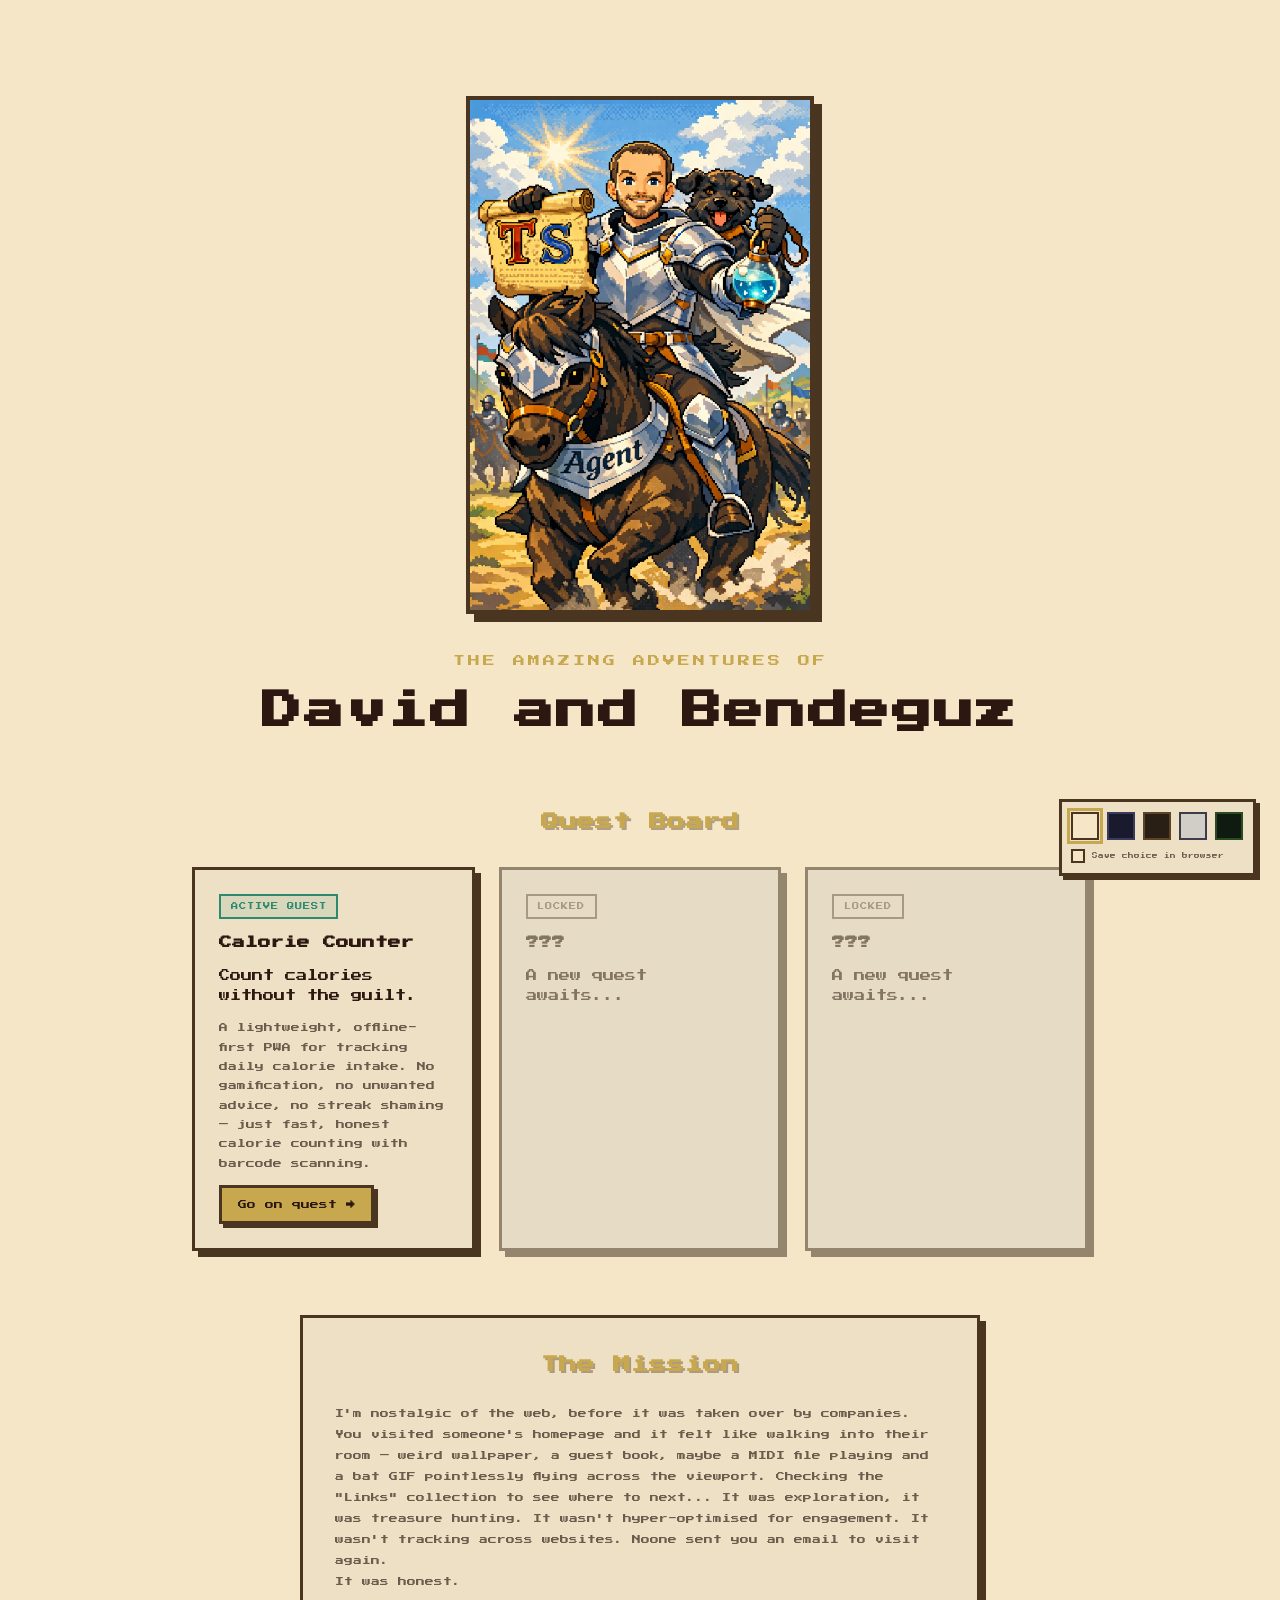
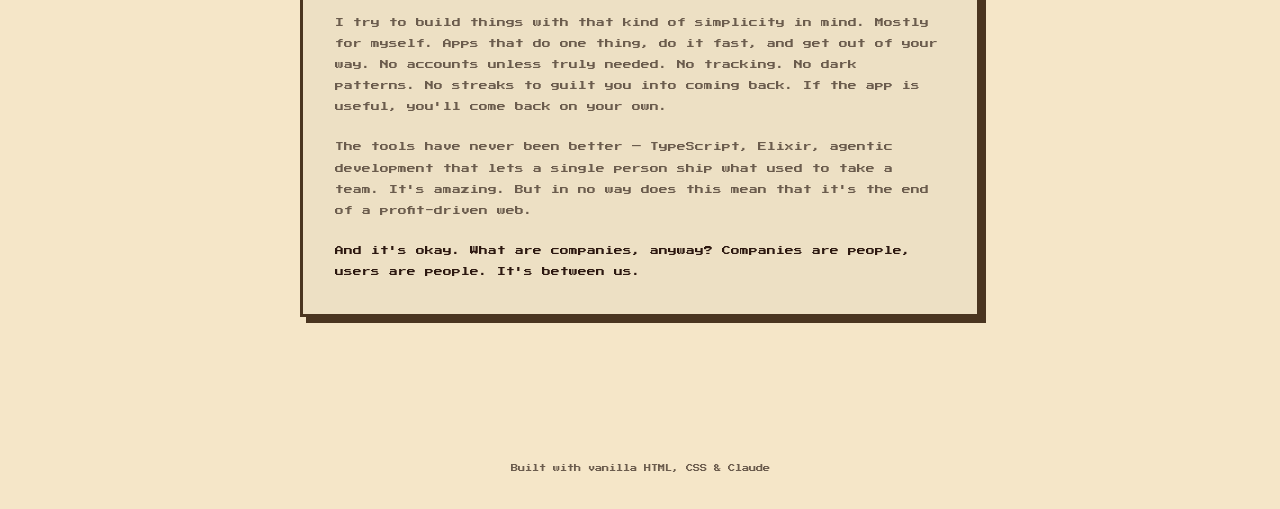
==== index.html @ 575ea8b9 "deploy: 23d9f62d0f39cff0c36557865a62c88d0e8ec0ee" ====
<!DOCTYPE html>
<html lang="en">
<head>
  <meta charset="UTF-8">
  <meta name="viewport" content="width=device-width, initial-scale=1.0">
  <title>David - The adventures of a developer who nostalgic about simple and usable applications</title>
  <meta name="description" content="Personal homepage of David. TypeScript & Elixir developer, riding Agent into battle.">
  <link rel="preconnect" href="https://fonts.googleapis.com">
  <link rel="preconnect" href="https://fonts.gstatic.com" crossorigin>
  <link href="https://fonts.googleapis.com/css2?family=Press+Start+2P&display=swap" rel="stylesheet">
  <link rel="stylesheet" href="style.css">
</head>
<body>

  <main>
    <section class="hero">
      <div class="hero-frame">
        <img
          src="assets/hero.png"
          alt="Pixel art portrait: a knight on a horse named Agent, holding a TypeScript scroll and an Elixir potion, with a loyal dog riding along"
          class="hero-image"
        >
      </div>
      <p class="hero-preamble">The Amazing Adventures of</p>
      <h1 class="hero-name">David and Bendeguz</h1>
    </section>

    <section class="quest-board">
      <h2 class="section-title">Quest Board</h2>

      <div class="quests">
        <article class="quest-card">
          <span class="quest-badge quest-badge--active">Active Quest</span>
          <h3 class="quest-title">Calorie Counter</h3>
          <p class="quest-summary">Count calories without the guilt.</p>
          <p class="quest-description">
            A lightweight, offline-first PWA for tracking daily calorie intake.
            No gamification, no unwanted advice, no streak shaming &mdash; just
            fast, honest calorie counting with barcode scanning.
          </p>
          <a href="https://cc.mrnagydavid.dev" class="quest-link" target="_blank" rel="noopener">
            Go on quest &rarr;
          </a>
        </article>

        <article class="quest-card quest-card--locked">
          <span class="quest-badge quest-badge--locked">Locked</span>
          <h3 class="quest-title">???</h3>
          <p class="quest-summary">A new quest awaits...</p>
        </article>

        <article class="quest-card quest-card--locked">
          <span class="quest-badge quest-badge--locked">Locked</span>
          <h3 class="quest-title">???</h3>
          <p class="quest-summary">A new quest awaits...</p>
        </article>
      </div>
    </section>

    <section class="manifesto">
      <h2 class="section-title">The Mission</h2>

      <p>
        I'm nostalgic of the web, before it was taken over by companies. 
        You visited someone's homepage and it felt like walking into their room &mdash; weird
        wallpaper, a guest book, maybe a MIDI file playing and a bat GIF pointlessly flying across the viewport.
        Checking the "Links" collection to see where to next... It was exploration, it was treasure hunting.
        It wasn't hyper-optimised for engagement. It wasn't tracking across websites. Noone sent you an email to visit again. 
        <br> It was honest.
      </p>

      <p>
        I try to build things with that kind of simplicity in mind. Mostly for myself.
        Apps that do one thing, do it fast, and
        get out of your way. No accounts unless truly needed. No
        tracking. No dark patterns. No streaks to guilt you into
        coming back. If the app is useful, you'll come back on your
        own.
      </p>

      <p>
        The tools have never been better &mdash; TypeScript, Elixir,
        agentic development that lets a single person ship what used
        to take a team. It's amazing. But in no way does this mean that it's the end of a profit-driven web.
      </p>

      <p>And it's okay. What are companies, anyway? Companies are people, users are people. It's between us.</p>
    </section>
  </main>

  <footer class="footer">
    <p>Built with vanilla HTML, CSS &amp; Claude</p>
  </footer>

  <nav class="theme-switcher" aria-label="Theme switcher">
    <div class="theme-swatches">
      <button class="theme-btn theme-btn--parchment" data-theme="parchment" aria-pressed="true" title="Parchment"></button>
      <button class="theme-btn theme-btn--night-camp" data-theme="night-camp" aria-pressed="false" title="Night Camp"></button>
      <button class="theme-btn theme-btn--tavern" data-theme="tavern" aria-pressed="false" title="Tavern"></button>
      <button class="theme-btn theme-btn--stone-keep" data-theme="stone-keep" aria-pressed="false" title="Stone Keep"></button>
      <button class="theme-btn theme-btn--enchanted-forest" data-theme="enchanted-forest" aria-pressed="false" title="Enchanted Forest"></button>
    </div>
    <label class="theme-save-label">
      <input type="checkbox" id="theme-save" class="theme-save-checkbox">
      <span class="theme-save-check" aria-hidden="true"></span>
      <span class="theme-save-text">Save choice in browser</span>
    </label>
  </nav>

  <script src="theme.js"></script>
</body>
</html>
---- style.css ----
/* ===== Reset & Custom Properties ===== */

*, *::before, *::after {
  box-sizing: border-box;
  margin: 0;
  padding: 0;
}

:root,
[data-theme="parchment"] {
  --bg:             #f5e6c8;
  --bg-card:        #ede0c4;
  --bg-card-locked: #ddd5c0;
  --text:           #2c1810;
  --text-muted:     #6b5c4d;
  --border:         #4a3520;
  --accent-teal:    #2d8a6e;
  --accent-gold:    #c8a84e;
  --badge-active-bg: rgba(45, 138, 110, 0.1);
  --title-shadow:   rgba(74, 53, 32, 0.4);
}

[data-theme="night-camp"] {
  --bg:             #1a1a2e;
  --bg-card:        #24243e;
  --bg-card-locked: #1e1e32;
  --text:           #e8dcc8;
  --text-muted:     #9a8e7e;
  --border:         #3a3a5c;
  --accent-teal:    #4ecdc4;
  --accent-gold:    #e8b84e;
  --badge-active-bg: rgba(78, 205, 196, 0.12);
  --title-shadow:   rgba(0, 0, 0, 0.6);
}

[data-theme="tavern"] {
  --bg:             #2a1f14;
  --bg-card:        #3a2d1e;
  --bg-card-locked: #2e2318;
  --text:           #f0dcc0;
  --text-muted:     #a89070;
  --border:         #5c4428;
  --accent-teal:    #5daa68;
  --accent-gold:    #e0a830;
  --badge-active-bg: rgba(93, 170, 104, 0.15);
  --title-shadow:   rgba(0, 0, 0, 0.5);
}

[data-theme="stone-keep"] {
  --bg:             #d0cec7;
  --bg-card:        #c4c2ba;
  --bg-card-locked: #b8b6ae;
  --text:           #1c1c24;
  --text-muted:     #5a5a66;
  --border:         #3c3c4a;
  --accent-teal:    #2878a0;
  --accent-gold:    #a08830;
  --badge-active-bg: rgba(40, 120, 160, 0.1);
  --title-shadow:   rgba(60, 60, 74, 0.3);
}

[data-theme="enchanted-forest"] {
  --bg:             #0f1a10;
  --bg-card:        #1a2c18;
  --bg-card-locked: #142212;
  --text:           #d8e8cc;
  --text-muted:     #7a9a6a;
  --border:         #2a4a22;
  --accent-teal:    #50c878;
  --accent-gold:    #d4aa30;
  --badge-active-bg: rgba(80, 200, 120, 0.12);
  --title-shadow:   rgba(0, 0, 0, 0.6);
}

:root {
  --font-pixel: 'Press Start 2P', monospace;
  --font-body:  -apple-system, BlinkMacSystemFont, 'Segoe UI', system-ui, sans-serif;

  --shadow-sm: 4px 4px 0 var(--border);
  --shadow-md: 6px 6px 0 var(--border);
  --shadow-lg: 8px 8px 0 var(--border);
}


/* ===== Base ===== */

body {
  background-color: var(--bg);
  color: var(--text);
  font-family: var(--font-pixel);
  line-height: 1.6;
  min-height: 100vh;
  display: flex;
  flex-direction: column;
  align-items: center;
}

main {
  width: 100%;
  max-width: 960px;
  padding: 2rem 1.5rem;
}


/* ===== Hero Section ===== */

.hero {
  text-align: center;
  padding-top: 2rem;
  margin-bottom: 4rem;
}

.hero-frame {
  display: inline-block;
  border: 4px solid var(--border);
  box-shadow: var(--shadow-lg);
  margin-bottom: 2rem;
  line-height: 0;
}

.hero-image {
  display: block;
  width: 280px;
  height: auto;
  image-rendering: pixelated;
  image-rendering: crisp-edges;
}

.hero-preamble {
  font-family: var(--font-pixel);
  font-size: 0.75rem;
  color: var(--accent-gold);
  text-transform: uppercase;
  letter-spacing: 3px;
  margin-bottom: 0.5rem;
}

.hero-name {
  font-family: var(--font-pixel);
  font-size: 2rem;
  color: var(--text);
  margin-bottom: 1rem;
  letter-spacing: 2px;
}

/* ===== Quest Board ===== */

.quest-board {
  margin-bottom: 4rem;
}

.section-title {
  font-family: var(--font-pixel);
  font-size: 1.1rem;
  text-align: center;
  margin-bottom: 2rem;
  color: var(--accent-gold);
  text-shadow: 2px 2px 0 var(--title-shadow);
}

.quests {
  display: grid;
  grid-template-columns: repeat(auto-fit, minmax(260px, 1fr));
  gap: 1.5rem;
}


/* ===== Quest Card ===== */

.quest-card {
  background: var(--bg-card);
  border: 3px solid var(--border);
  box-shadow: var(--shadow-md);
  padding: 1.5rem;
  display: flex;
  flex-direction: column;
  gap: 0.75rem;
  transition: transform 0.15s ease, box-shadow 0.15s ease;
}

.quest-card:not(.quest-card--locked):hover {
  transform: translate(-2px, -2px);
  box-shadow: var(--shadow-lg);
}

/* Locked state */
.quest-card--locked {
  background: var(--bg-card-locked);
  opacity: 0.55;
  filter: grayscale(20%);
  cursor: default;
}

/* Badge */
.quest-badge {
  font-family: var(--font-pixel);
  font-size: 0.45rem;
  text-transform: uppercase;
  letter-spacing: 1px;
  padding: 0.3rem 0.6rem;
  display: inline-block;
  width: fit-content;
  border: 2px solid;
}

.quest-badge--active {
  color: var(--accent-teal);
  border-color: var(--accent-teal);
  background: var(--badge-active-bg);
}

.quest-badge--locked {
  color: var(--text-muted);
  border-color: var(--text-muted);
}

/* Card content */
.quest-title {
  font-family: var(--font-pixel);
  font-size: 0.8rem;
  line-height: 1.8;
  color: var(--text);
}

.quest-summary {
  font-size: 0.7rem;
  line-height: 1.8;
}

.quest-description {
  font-size: 0.55rem;
  color: var(--text-muted);
  line-height: 2.2;
}

/* Quest action button */
.quest-link {
  display: inline-block;
  font-family: var(--font-pixel);
  font-size: 0.55rem;
  color: var(--text);
  background: var(--accent-gold);
  border: 3px solid var(--border);
  box-shadow: var(--shadow-sm);
  padding: 0.6rem 1rem;
  text-decoration: none;
  width: fit-content;
  margin-top: auto;
  transition: transform 0.1s ease, box-shadow 0.1s ease;
}

.quest-link:hover {
  transform: translate(2px, 2px);
  box-shadow: 2px 2px 0 var(--border);
}

.quest-link:active {
  transform: translate(4px, 4px);
  box-shadow: none;
}


/* ===== Manifesto ===== */

.manifesto {
  max-width: 680px;
  margin: 0 auto 4rem;
  border: 3px solid var(--border);
  box-shadow: var(--shadow-md);
  background: var(--bg-card);
  padding: 2rem;
}

.manifesto .section-title {
  margin-bottom: 1.5rem;
}

.manifesto p {
  font-size: 0.55rem;
  line-height: 2.4;
  color: var(--text-muted);
  margin-bottom: 1.2rem;
}

.manifesto p:last-child {
  margin-bottom: 0;
  color: var(--text);
}


/* ===== Footer ===== */

.footer {
  text-align: center;
  padding: 2rem 1.5rem;
  font-family: var(--font-pixel);
  font-size: 0.45rem;
  color: var(--text-muted);
  line-height: 2.2;
  margin-top: auto;
  width: 100%;
}


/* ===== Theme Switcher ===== */

.theme-switcher {
  position: fixed;
  bottom: 1.5rem;
  right: 1.5rem;
  display: flex;
  flex-direction: column;
  gap: 0.6rem;
  background: var(--bg-card);
  border: 3px solid var(--border);
  box-shadow: var(--shadow-sm);
  padding: 0.6rem;
  z-index: 100;
}

.theme-swatches {
  display: flex;
  gap: 0.5rem;
}

.theme-btn {
  width: 28px;
  height: 28px;
  border: 2px solid var(--border);
  cursor: pointer;
  padding: 0;
  transition: transform 0.1s ease;
}

.theme-btn:hover {
  transform: scale(1.15);
}

.theme-btn[aria-pressed="true"] {
  outline: 3px solid var(--accent-gold);
  outline-offset: 1px;
}

.theme-btn--parchment        { background: #f5e6c8; }
.theme-btn--night-camp       { background: #1a1a2e; }
.theme-btn--tavern           { background: #2a1f14; }
.theme-btn--stone-keep       { background: #d0cec7; }
.theme-btn--enchanted-forest { background: #0f1a10; }

/* Pixel checkbox */
.theme-save-label {
  display: flex;
  align-items: center;
  gap: 0.4rem;
  cursor: pointer;
  user-select: none;
}

.theme-save-checkbox {
  position: absolute;
  opacity: 0;
  width: 0;
  height: 0;
}

.theme-save-check {
  width: 14px;
  height: 14px;
  flex-shrink: 0;
  border: 2px solid var(--border);
  background: var(--bg);
  display: flex;
  align-items: center;
  justify-content: center;
  image-rendering: pixelated;
}

.theme-save-checkbox:checked + .theme-save-check {
  background: var(--accent-gold);
  /* Pixel checkmark via box-shadow */
  box-shadow:
    inset 2px  0px 0 var(--border),
    inset 0px  2px 0 var(--border),
    inset -2px 0px 0 var(--border),
    inset 0px -2px 0 var(--border);
}

.theme-save-checkbox:focus-visible + .theme-save-check {
  outline: 2px solid var(--accent-gold);
  outline-offset: 1px;
}

.theme-save-text {
  font-family: var(--font-pixel);
  font-size: 0.35rem;
  color: var(--text-muted);
  line-height: 1;
}


/* ===== Responsive ===== */

@media (max-width: 480px) {
  .hero-image {
    width: 220px;
  }

  .hero-preamble {
    font-size: 0.45rem;
  }

  .hero-name {
    font-size: 1.5rem;
  }

  .hero-tagline {
    font-size: 0.6rem;
  }

  .section-title {
    font-size: 0.9rem;
  }
}

@media (min-width: 768px) {
  main {
    padding: 3rem 2rem;
  }

  .hero {
    padding-top: 3rem;
  }

  .hero-image {
    width: 340px;
  }

  .hero-name {
    font-size: 2.5rem;
  }
}
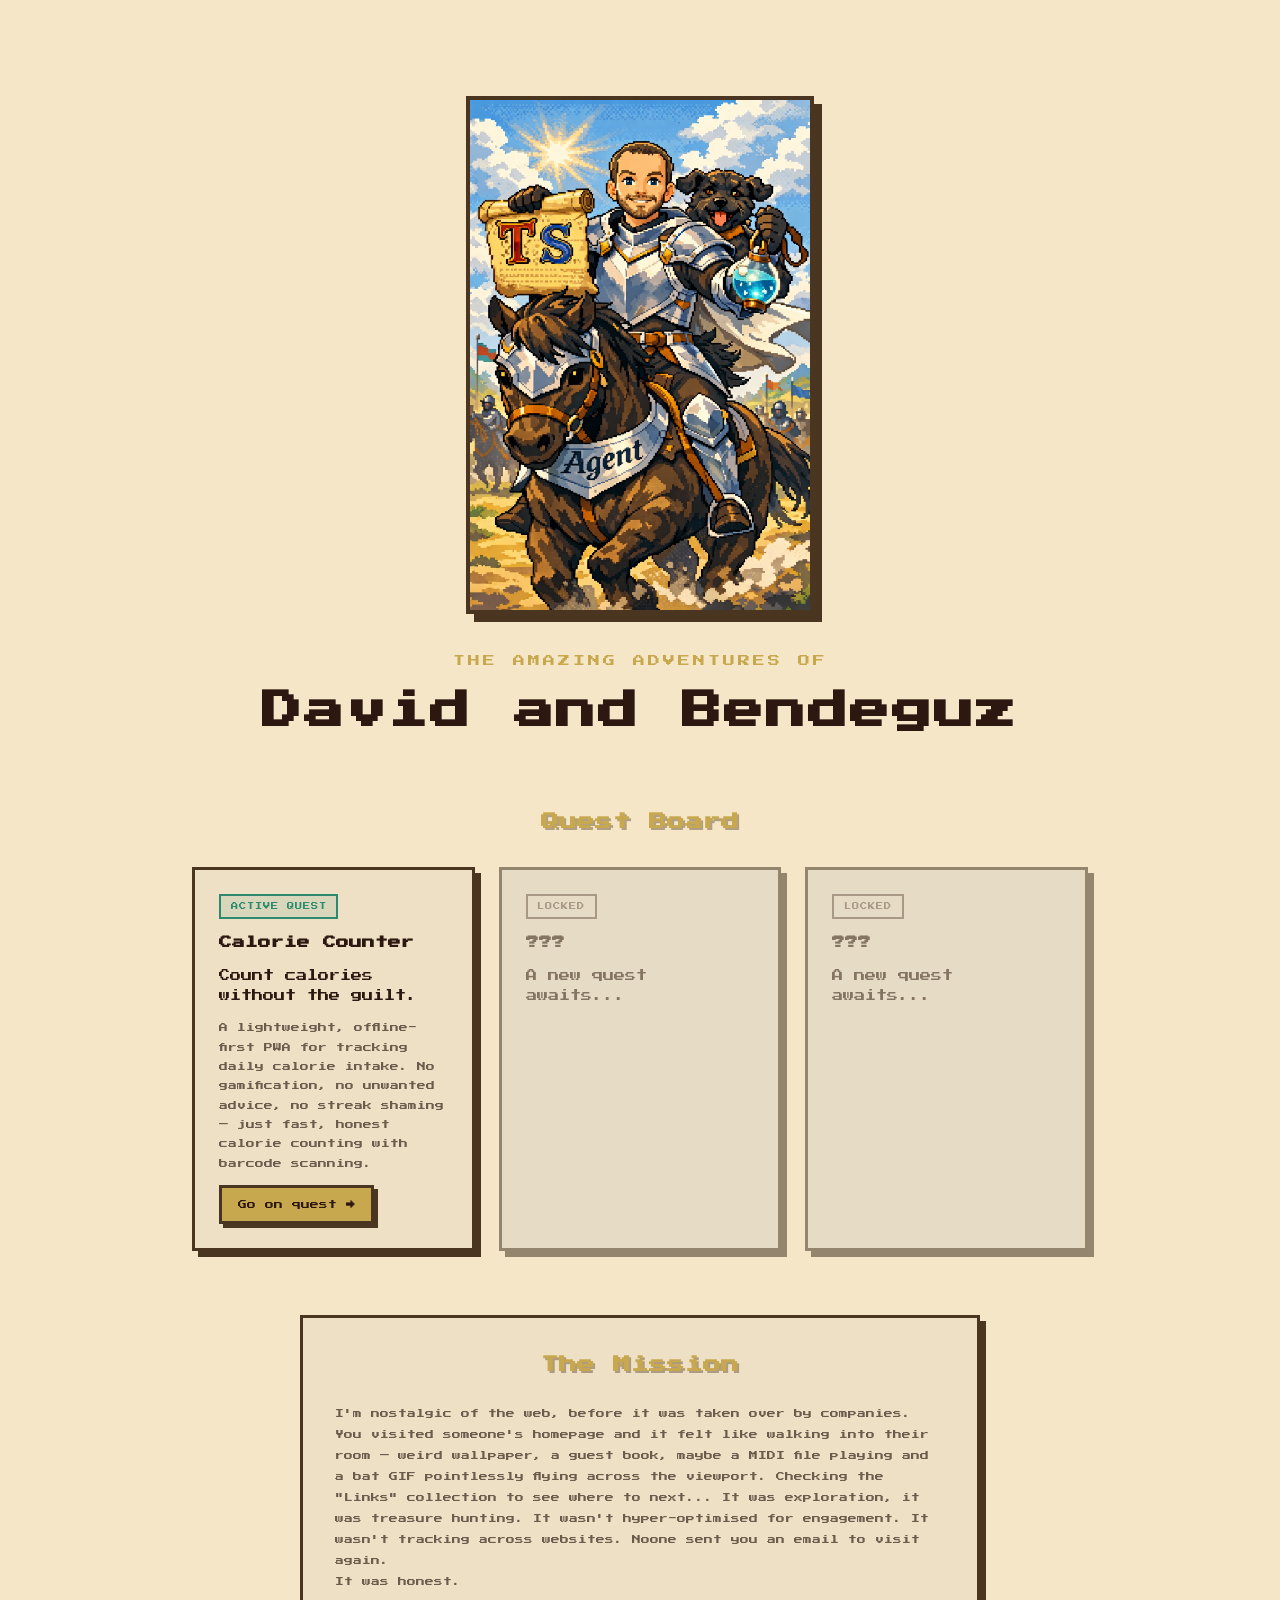
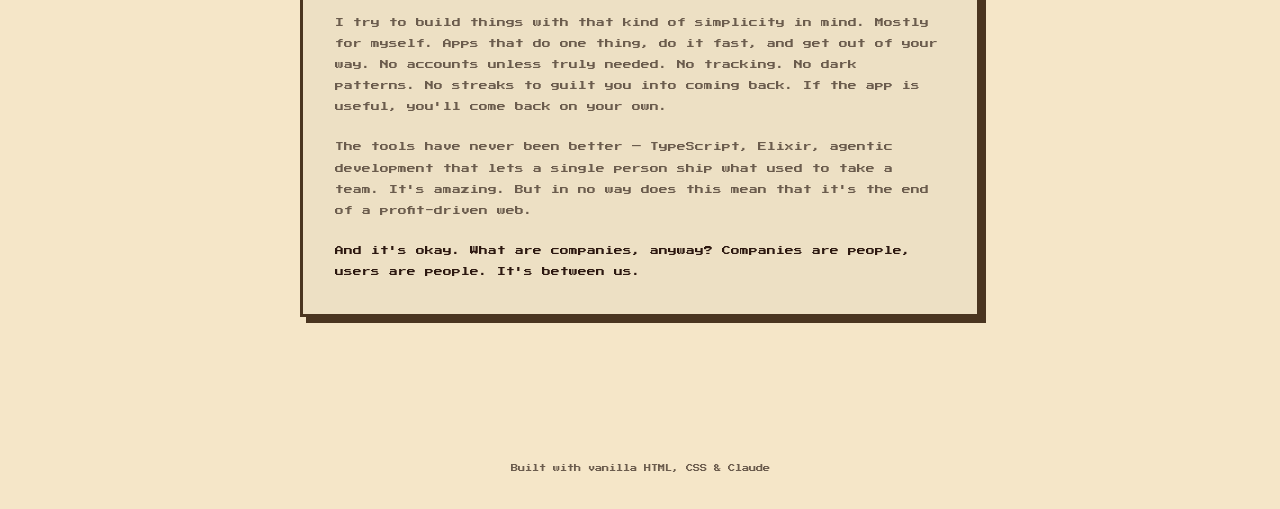
==== commit 51397f35: "deploy: 7af68b0605789ea2177388ad96e08b2d3a03f361" ====
--- a/index.html
+++ b/index.html
@@ -92,21 +92,5 @@
     <p>Built with vanilla HTML, CSS &amp; Claude</p>
   </footer>
 
-  <nav class="theme-switcher" aria-label="Theme switcher">
-    <div class="theme-swatches">
-      <button class="theme-btn theme-btn--parchment" data-theme="parchment" aria-pressed="true" title="Parchment"></button>
-      <button class="theme-btn theme-btn--night-camp" data-theme="night-camp" aria-pressed="false" title="Night Camp"></button>
-      <button class="theme-btn theme-btn--tavern" data-theme="tavern" aria-pressed="false" title="Tavern"></button>
-      <button class="theme-btn theme-btn--stone-keep" data-theme="stone-keep" aria-pressed="false" title="Stone Keep"></button>
-      <button class="theme-btn theme-btn--enchanted-forest" data-theme="enchanted-forest" aria-pressed="false" title="Enchanted Forest"></button>
-    </div>
-    <label class="theme-save-label">
-      <input type="checkbox" id="theme-save" class="theme-save-checkbox">
-      <span class="theme-save-check" aria-hidden="true"></span>
-      <span class="theme-save-text">Save choice in browser</span>
-    </label>
-  </nav>
-
-  <script src="theme.js"></script>
 </body>
 </html>
--- a/style.css
+++ b/style.css
@@ -6,8 +6,7 @@
   padding: 0;
 }
 
-:root,
-[data-theme="parchment"] {
+:root {
   --bg:             #f5e6c8;
   --bg-card:        #ede0c4;
   --bg-card-locked: #ddd5c0;
@@ -18,61 +17,7 @@
   --accent-gold:    #c8a84e;
   --badge-active-bg: rgba(45, 138, 110, 0.1);
   --title-shadow:   rgba(74, 53, 32, 0.4);
-}
-
-[data-theme="night-camp"] {
-  --bg:             #1a1a2e;
-  --bg-card:        #24243e;
-  --bg-card-locked: #1e1e32;
-  --text:           #e8dcc8;
-  --text-muted:     #9a8e7e;
-  --border:         #3a3a5c;
-  --accent-teal:    #4ecdc4;
-  --accent-gold:    #e8b84e;
-  --badge-active-bg: rgba(78, 205, 196, 0.12);
-  --title-shadow:   rgba(0, 0, 0, 0.6);
-}
-
-[data-theme="tavern"] {
-  --bg:             #2a1f14;
-  --bg-card:        #3a2d1e;
-  --bg-card-locked: #2e2318;
-  --text:           #f0dcc0;
-  --text-muted:     #a89070;
-  --border:         #5c4428;
-  --accent-teal:    #5daa68;
-  --accent-gold:    #e0a830;
-  --badge-active-bg: rgba(93, 170, 104, 0.15);
-  --title-shadow:   rgba(0, 0, 0, 0.5);
-}
-
-[data-theme="stone-keep"] {
-  --bg:             #d0cec7;
-  --bg-card:        #c4c2ba;
-  --bg-card-locked: #b8b6ae;
-  --text:           #1c1c24;
-  --text-muted:     #5a5a66;
-  --border:         #3c3c4a;
-  --accent-teal:    #2878a0;
-  --accent-gold:    #a08830;
-  --badge-active-bg: rgba(40, 120, 160, 0.1);
-  --title-shadow:   rgba(60, 60, 74, 0.3);
-}
-
-[data-theme="enchanted-forest"] {
-  --bg:             #0f1a10;
-  --bg-card:        #1a2c18;
-  --bg-card-locked: #142212;
-  --text:           #d8e8cc;
-  --text-muted:     #7a9a6a;
-  --border:         #2a4a22;
-  --accent-teal:    #50c878;
-  --accent-gold:    #d4aa30;
-  --badge-active-bg: rgba(80, 200, 120, 0.12);
-  --title-shadow:   rgba(0, 0, 0, 0.6);
-}
-
-:root {
+
   --font-pixel: 'Press Start 2P', monospace;
   --font-body:  -apple-system, BlinkMacSystemFont, 'Segoe UI', system-ui, sans-serif;
 
@@ -302,101 +247,6 @@
 }
 
 
-/* ===== Theme Switcher ===== */
-
-.theme-switcher {
-  position: fixed;
-  bottom: 1.5rem;
-  right: 1.5rem;
-  display: flex;
-  flex-direction: column;
-  gap: 0.6rem;
-  background: var(--bg-card);
-  border: 3px solid var(--border);
-  box-shadow: var(--shadow-sm);
-  padding: 0.6rem;
-  z-index: 100;
-}
-
-.theme-swatches {
-  display: flex;
-  gap: 0.5rem;
-}
-
-.theme-btn {
-  width: 28px;
-  height: 28px;
-  border: 2px solid var(--border);
-  cursor: pointer;
-  padding: 0;
-  transition: transform 0.1s ease;
-}
-
-.theme-btn:hover {
-  transform: scale(1.15);
-}
-
-.theme-btn[aria-pressed="true"] {
-  outline: 3px solid var(--accent-gold);
-  outline-offset: 1px;
-}
-
-.theme-btn--parchment        { background: #f5e6c8; }
-.theme-btn--night-camp       { background: #1a1a2e; }
-.theme-btn--tavern           { background: #2a1f14; }
-.theme-btn--stone-keep       { background: #d0cec7; }
-.theme-btn--enchanted-forest { background: #0f1a10; }
-
-/* Pixel checkbox */
-.theme-save-label {
-  display: flex;
-  align-items: center;
-  gap: 0.4rem;
-  cursor: pointer;
-  user-select: none;
-}
-
-.theme-save-checkbox {
-  position: absolute;
-  opacity: 0;
-  width: 0;
-  height: 0;
-}
-
-.theme-save-check {
-  width: 14px;
-  height: 14px;
-  flex-shrink: 0;
-  border: 2px solid var(--border);
-  background: var(--bg);
-  display: flex;
-  align-items: center;
-  justify-content: center;
-  image-rendering: pixelated;
-}
-
-.theme-save-checkbox:checked + .theme-save-check {
-  background: var(--accent-gold);
-  /* Pixel checkmark via box-shadow */
-  box-shadow:
-    inset 2px  0px 0 var(--border),
-    inset 0px  2px 0 var(--border),
-    inset -2px 0px 0 var(--border),
-    inset 0px -2px 0 var(--border);
-}
-
-.theme-save-checkbox:focus-visible + .theme-save-check {
-  outline: 2px solid var(--accent-gold);
-  outline-offset: 1px;
-}
-
-.theme-save-text {
-  font-family: var(--font-pixel);
-  font-size: 0.35rem;
-  color: var(--text-muted);
-  line-height: 1;
-}
-
 
 /* ===== Responsive ===== */
 
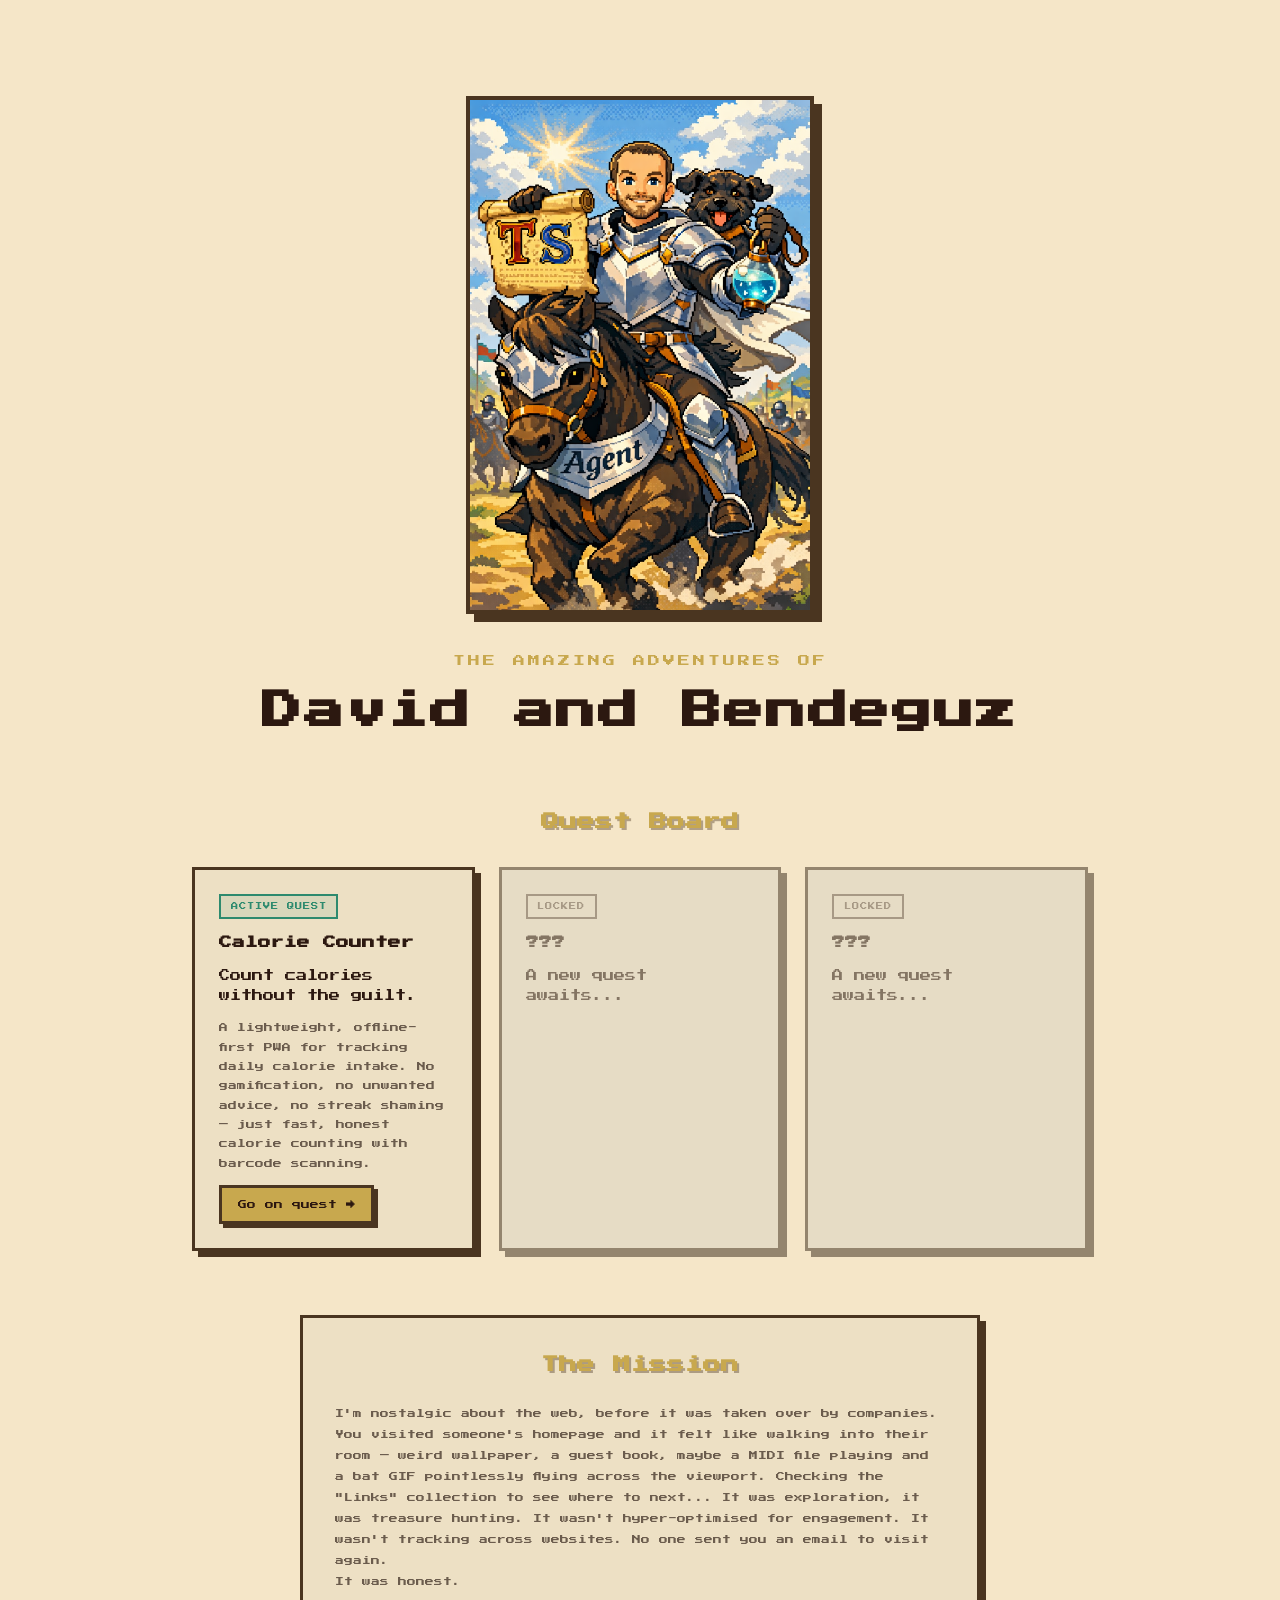
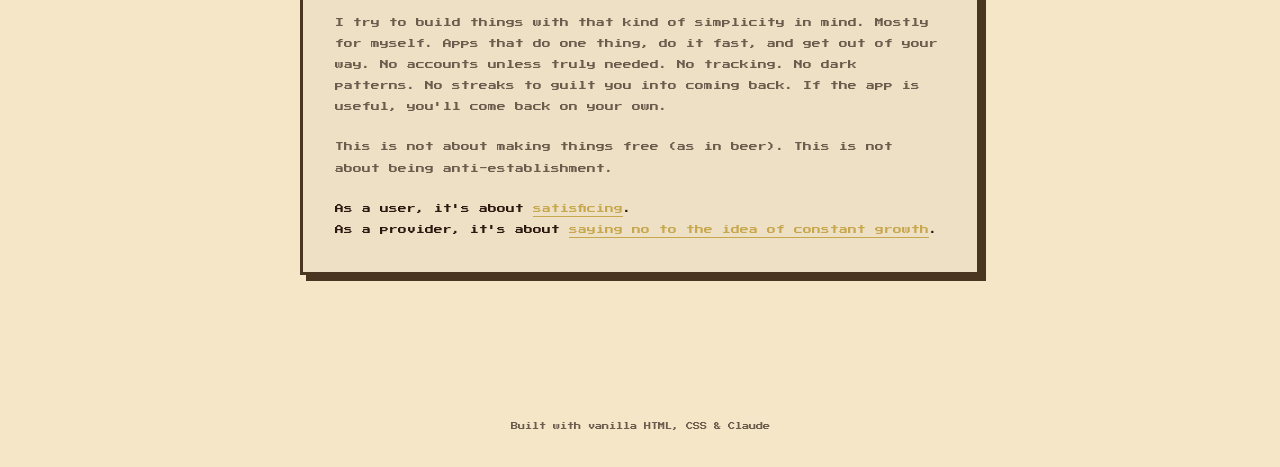
==== commit 4649240f: "deploy: fc464a0db896eeb0d0e83a73b8dea059002d2ba9" ====
--- a/index.html
+++ b/index.html
@@ -61,11 +61,11 @@
       <h2 class="section-title">The Mission</h2>
 
       <p>
-        I'm nostalgic of the web, before it was taken over by companies. 
+        I'm nostalgic about the web, before it was taken over by companies. 
         You visited someone's homepage and it felt like walking into their room &mdash; weird
         wallpaper, a guest book, maybe a MIDI file playing and a bat GIF pointlessly flying across the viewport.
         Checking the "Links" collection to see where to next... It was exploration, it was treasure hunting.
-        It wasn't hyper-optimised for engagement. It wasn't tracking across websites. Noone sent you an email to visit again. 
+        It wasn't hyper-optimised for engagement. It wasn't tracking across websites. No one sent you an email to visit again. 
         <br> It was honest.
       </p>
 
@@ -79,12 +79,13 @@
       </p>
 
       <p>
-        The tools have never been better &mdash; TypeScript, Elixir,
-        agentic development that lets a single person ship what used
-        to take a team. It's amazing. But in no way does this mean that it's the end of a profit-driven web.
+        This is not about making things free (as in beer). This is not about being anti-establishment.
       </p>
 
-      <p>And it's okay. What are companies, anyway? Companies are people, users are people. It's between us.</p>
+      <p>
+        As a user, it's about <a href="https://en.wikipedia.org/wiki/Satisficing" target="_blank">satisficing</a>. <br>
+        As a provider, it's about <a href="https://37signals.com/10" target="_blank">saying no to the idea of constant growth</a>.
+      </p>
     </section>
   </main>
 
--- a/style.css
+++ b/style.css
@@ -232,6 +232,16 @@
   color: var(--text);
 }
 
+.manifesto a {
+  color: var(--accent-gold);
+  text-decoration: underline;
+  text-underline-offset: 3px;
+}
+
+.manifesto a:hover {
+  color: var(--text);
+}
+
 
 /* ===== Footer ===== */
 
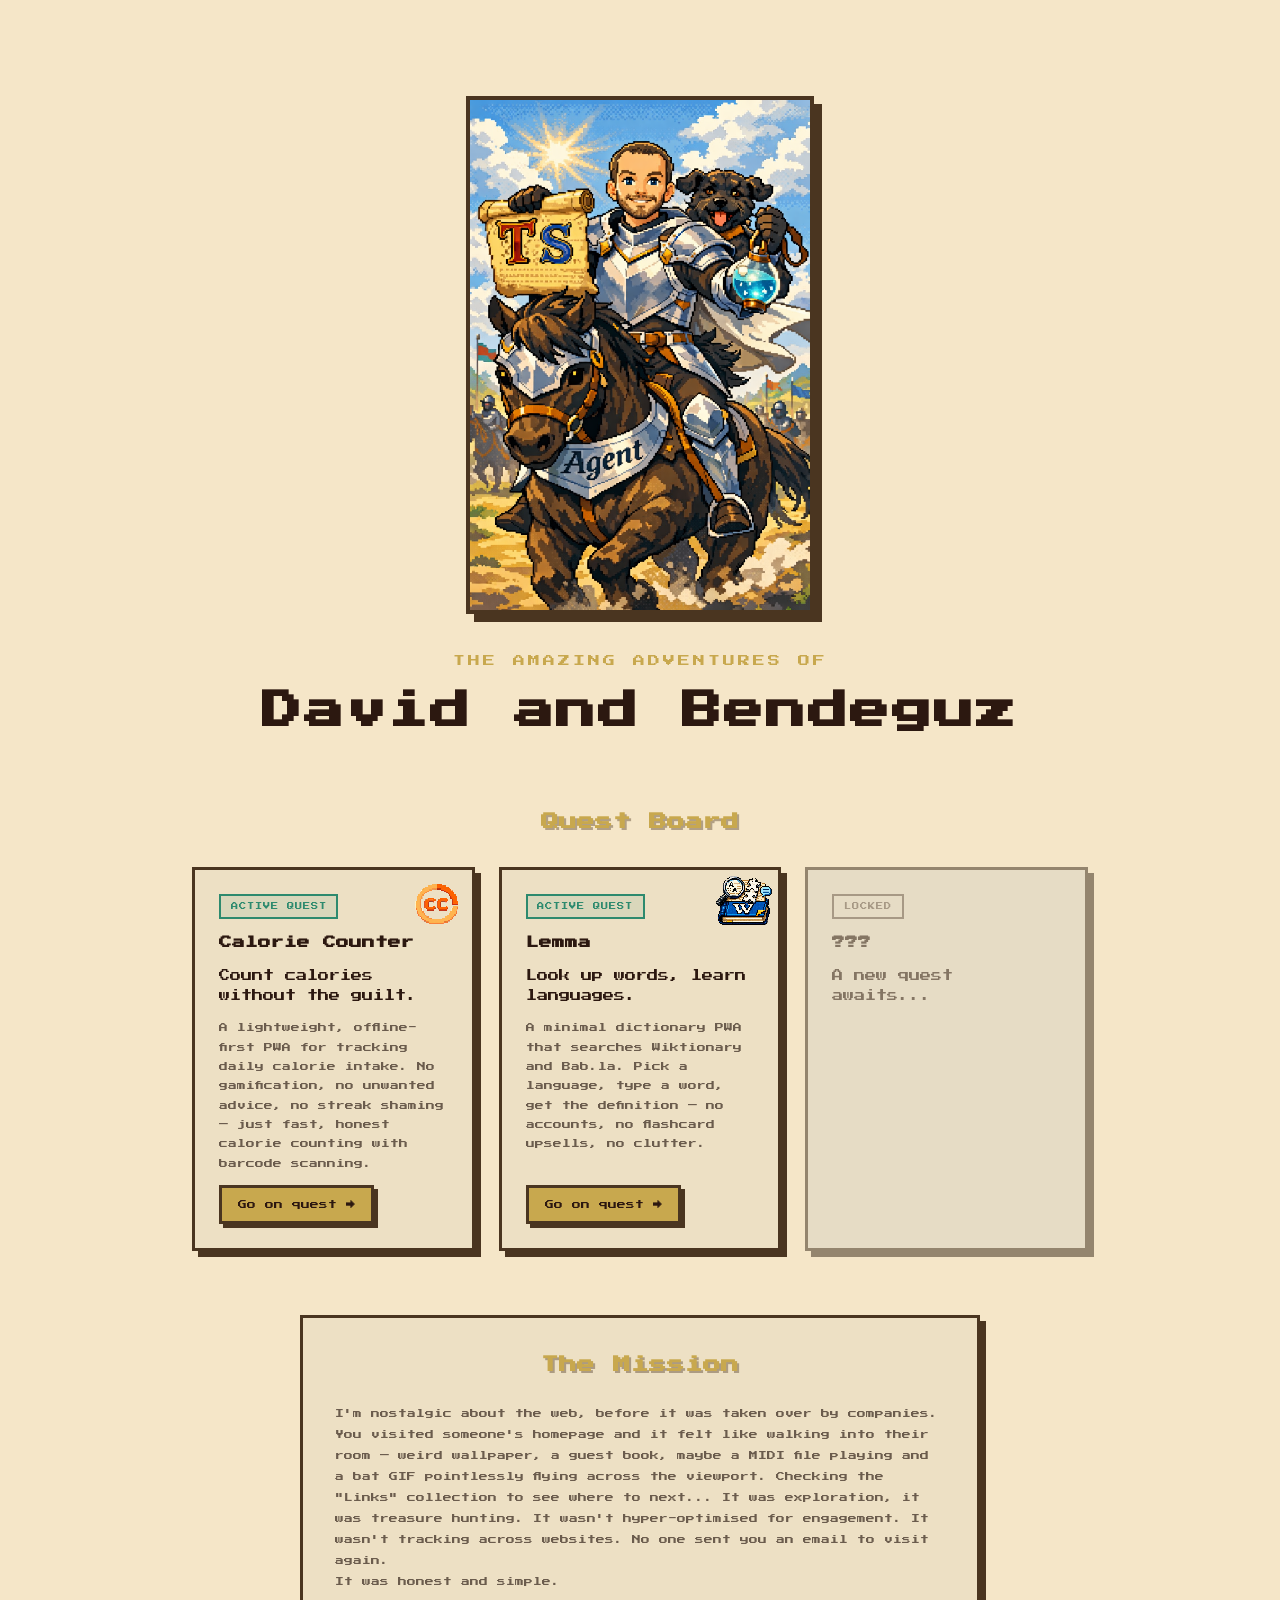
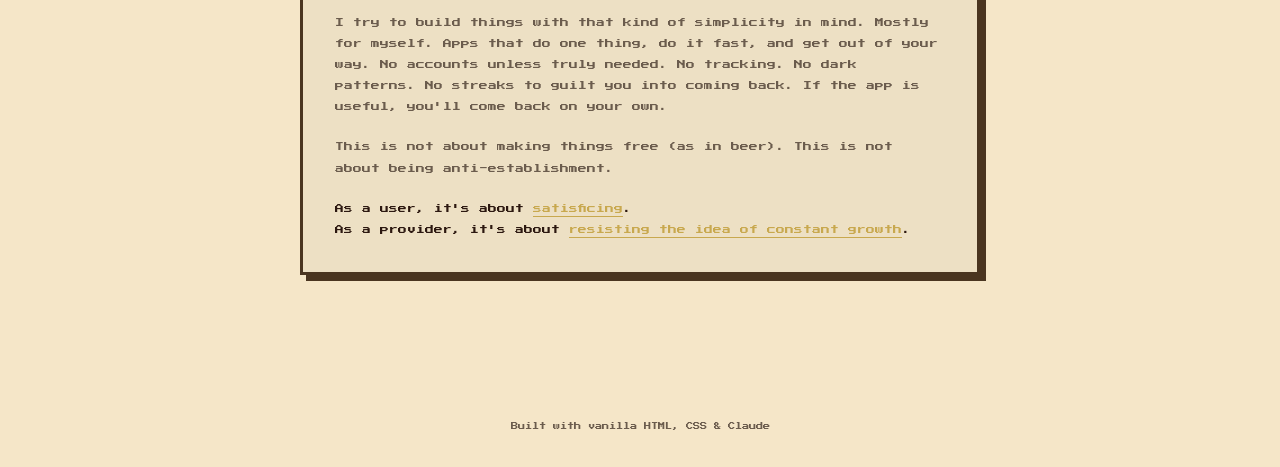
==== commit 946bd428: "deploy: 67865d4f9da3f47fd6efbc59ca708ffcb54f2fe6" ====
--- a/index.html
+++ b/index.html
@@ -30,6 +30,7 @@
 
       <div class="quests">
         <article class="quest-card">
+          <img src="assets/cc.webp" alt="Pixel art icon of the Calorie Counter app" class="quest-image">
           <span class="quest-badge quest-badge--active">Active Quest</span>
           <h3 class="quest-title">Calorie Counter</h3>
           <p class="quest-summary">Count calories without the guilt.</p>
@@ -43,10 +44,19 @@
           </a>
         </article>
 
-        <article class="quest-card quest-card--locked">
-          <span class="quest-badge quest-badge--locked">Locked</span>
-          <h3 class="quest-title">???</h3>
-          <p class="quest-summary">A new quest awaits...</p>
+        <article class="quest-card">
+          <img src="assets/lemma.webp" alt="Pixel art icon of the Lemma dictionary app" class="quest-image">
+          <span class="quest-badge quest-badge--active">Active Quest</span>
+          <h3 class="quest-title">Lemma</h3>
+          <p class="quest-summary">Look up words, learn languages.</p>
+          <p class="quest-description">
+            A minimal dictionary PWA that searches Wiktionary and Bab.la.
+            Pick a language, type a word, get the definition &mdash; no
+            accounts, no flashcard upsells, no clutter.
+          </p>
+          <a href="https://lemma.mrnagydavid.dev" class="quest-link" target="_blank" rel="noopener">
+            Go on quest &rarr;
+          </a>
         </article>
 
         <article class="quest-card quest-card--locked">
@@ -66,7 +76,7 @@
         wallpaper, a guest book, maybe a MIDI file playing and a bat GIF pointlessly flying across the viewport.
         Checking the "Links" collection to see where to next... It was exploration, it was treasure hunting.
         It wasn't hyper-optimised for engagement. It wasn't tracking across websites. No one sent you an email to visit again. 
-        <br> It was honest.
+        <br> It was honest and simple.
       </p>
 
       <p>
@@ -84,7 +94,7 @@
 
       <p>
         As a user, it's about <a href="https://en.wikipedia.org/wiki/Satisficing" target="_blank">satisficing</a>. <br>
-        As a provider, it's about <a href="https://37signals.com/10" target="_blank">saying no to the idea of constant growth</a>.
+        As a provider, it's about <a href="https://37signals.com/10" target="_blank">resisting the idea of constant growth</a>.
       </p>
     </section>
   </main>
--- a/style.css
+++ b/style.css
@@ -113,6 +113,7 @@
 /* ===== Quest Card ===== */
 
 .quest-card {
+  position: relative;
   background: var(--bg-card);
   border: 3px solid var(--border);
   box-shadow: var(--shadow-md);
@@ -136,6 +137,17 @@
   cursor: default;
 }
 
+/* Card image (top-right corner) */
+.quest-image {
+  position: absolute;
+  top: -1px;
+  right: -1px;
+  width: 72px;
+  height: 72px;
+  image-rendering: pixelated;
+  image-rendering: crisp-edges;
+}
+
 /* Badge */
 .quest-badge {
   font-family: var(--font-pixel);
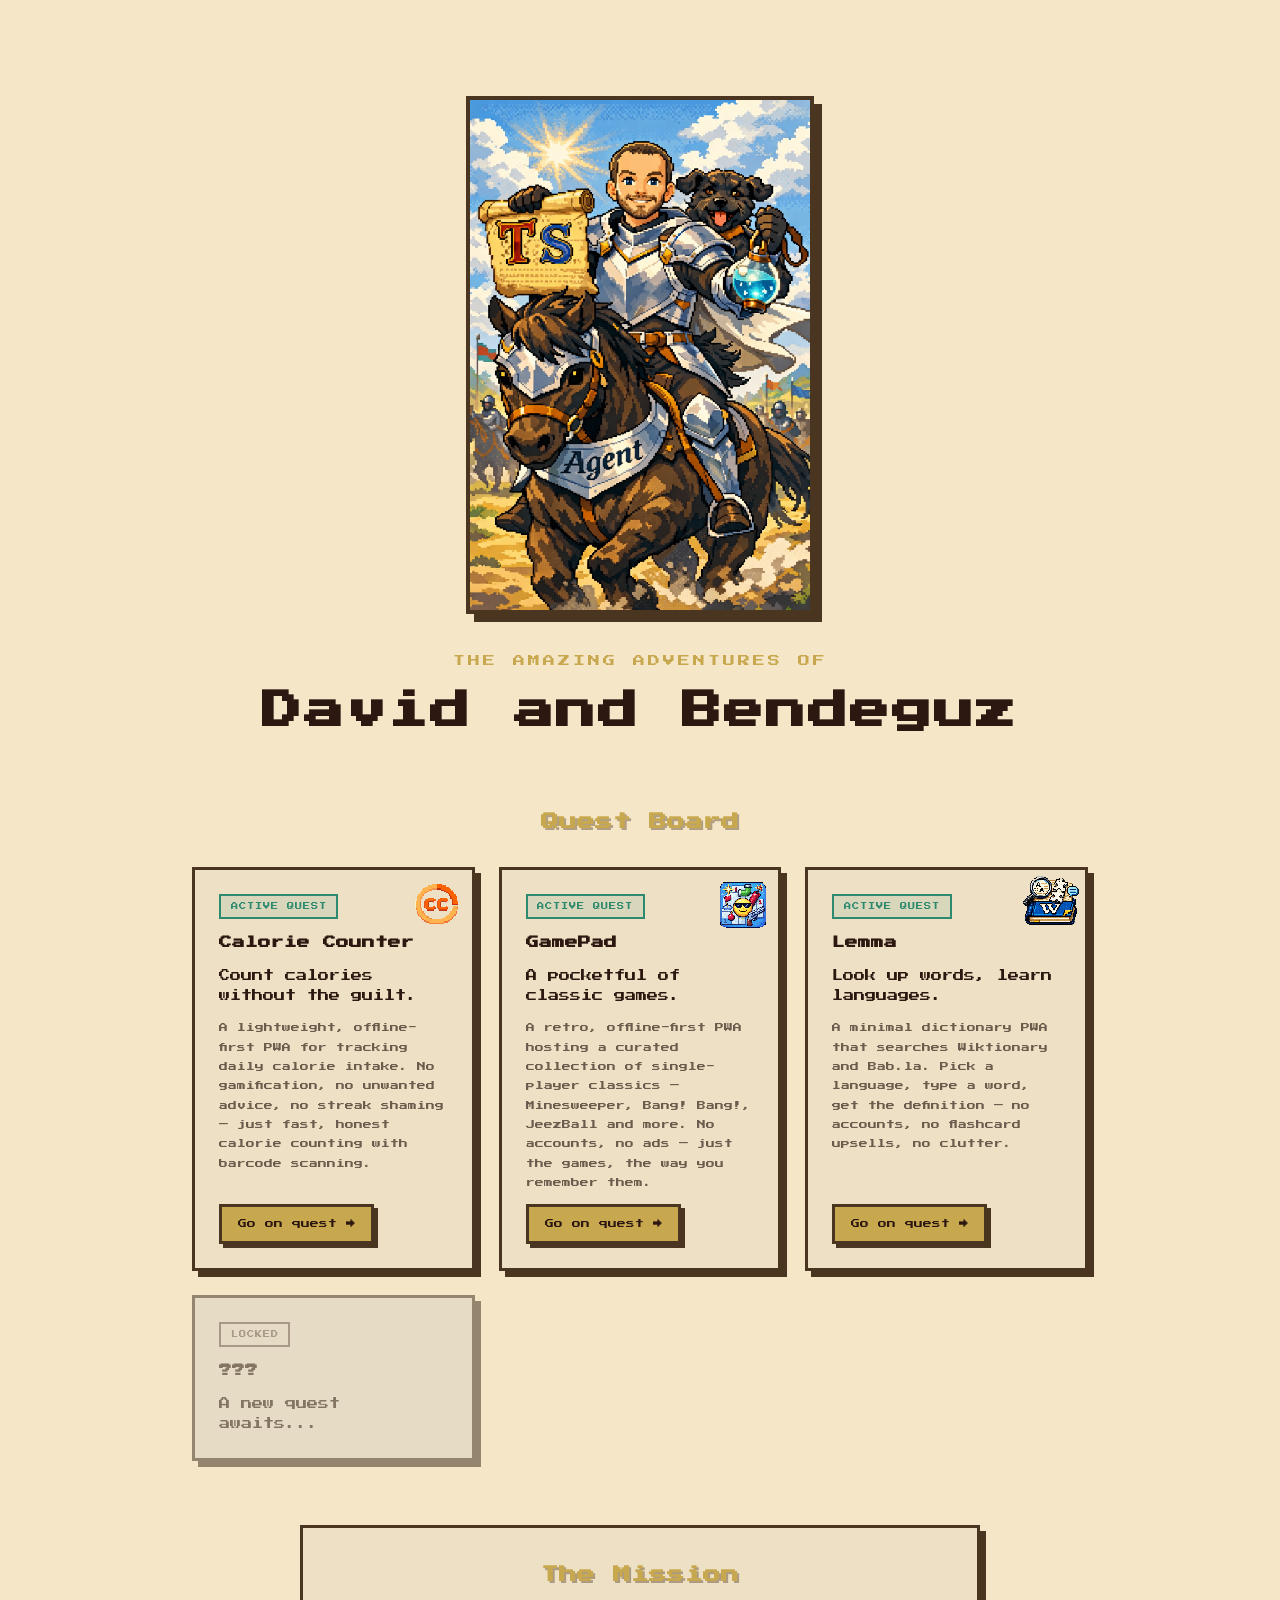
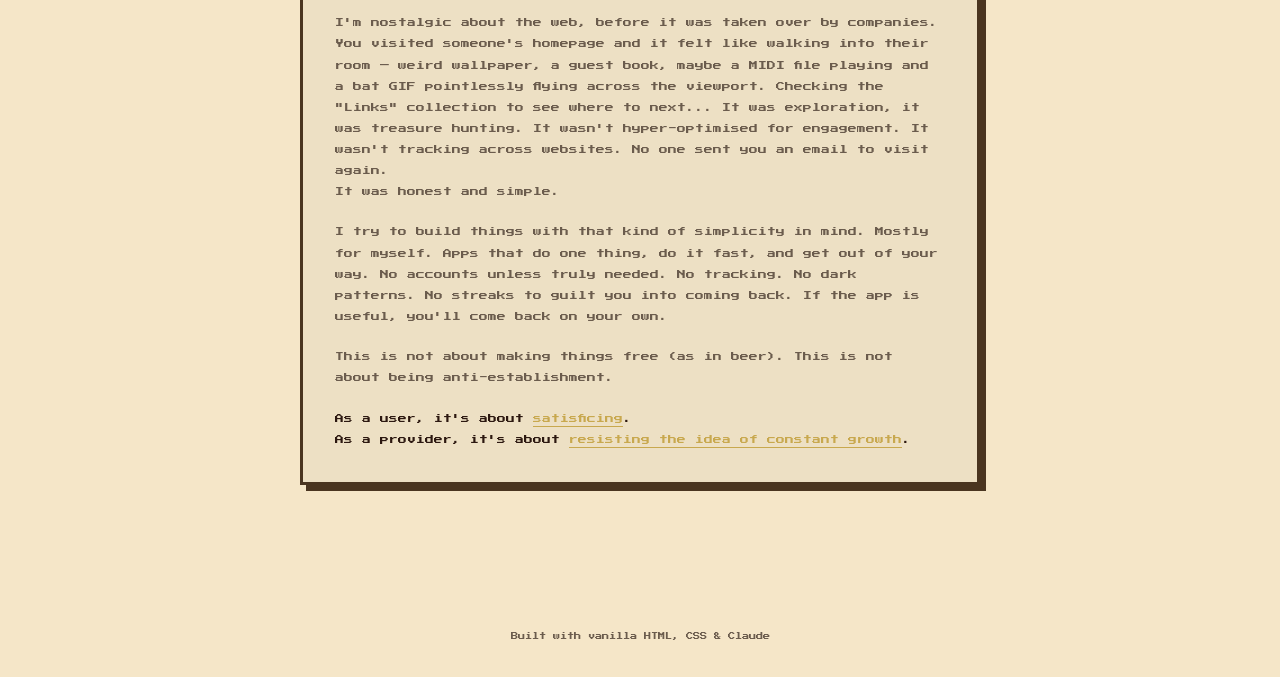
==== commit 85f9d3e5: "deploy: 7f8e19ad40c66a65496d63196df56049be9c499c" ====
--- a/index.html
+++ b/index.html
@@ -40,6 +40,22 @@
             fast, honest calorie counting with barcode scanning.
           </p>
           <a href="https://cc.mrnagydavid.dev" class="quest-link" target="_blank" rel="noopener">
+            Go on quest &rarr;
+          </a>
+        </article>
+
+        <article class="quest-card">
+          <img src="assets/gamepad.webp" alt="Pixel art icon of the GamePad app" class="quest-image">
+          <span class="quest-badge quest-badge--active">Active Quest</span>
+          <h3 class="quest-title">GamePad</h3>
+          <p class="quest-summary">A pocketful of classic games.</p>
+          <p class="quest-description">
+            A retro, offline-first PWA hosting a curated collection of
+            single-player classics &mdash; Minesweeper, Bang! Bang!,
+            JeezBall and more. No accounts, no ads &mdash; just the
+            games, the way you remember them.
+          </p>
+          <a href="https://gamepad.mrnagydavid.dev" class="quest-link" target="_blank" rel="noopener">
             Go on quest &rarr;
           </a>
         </article>
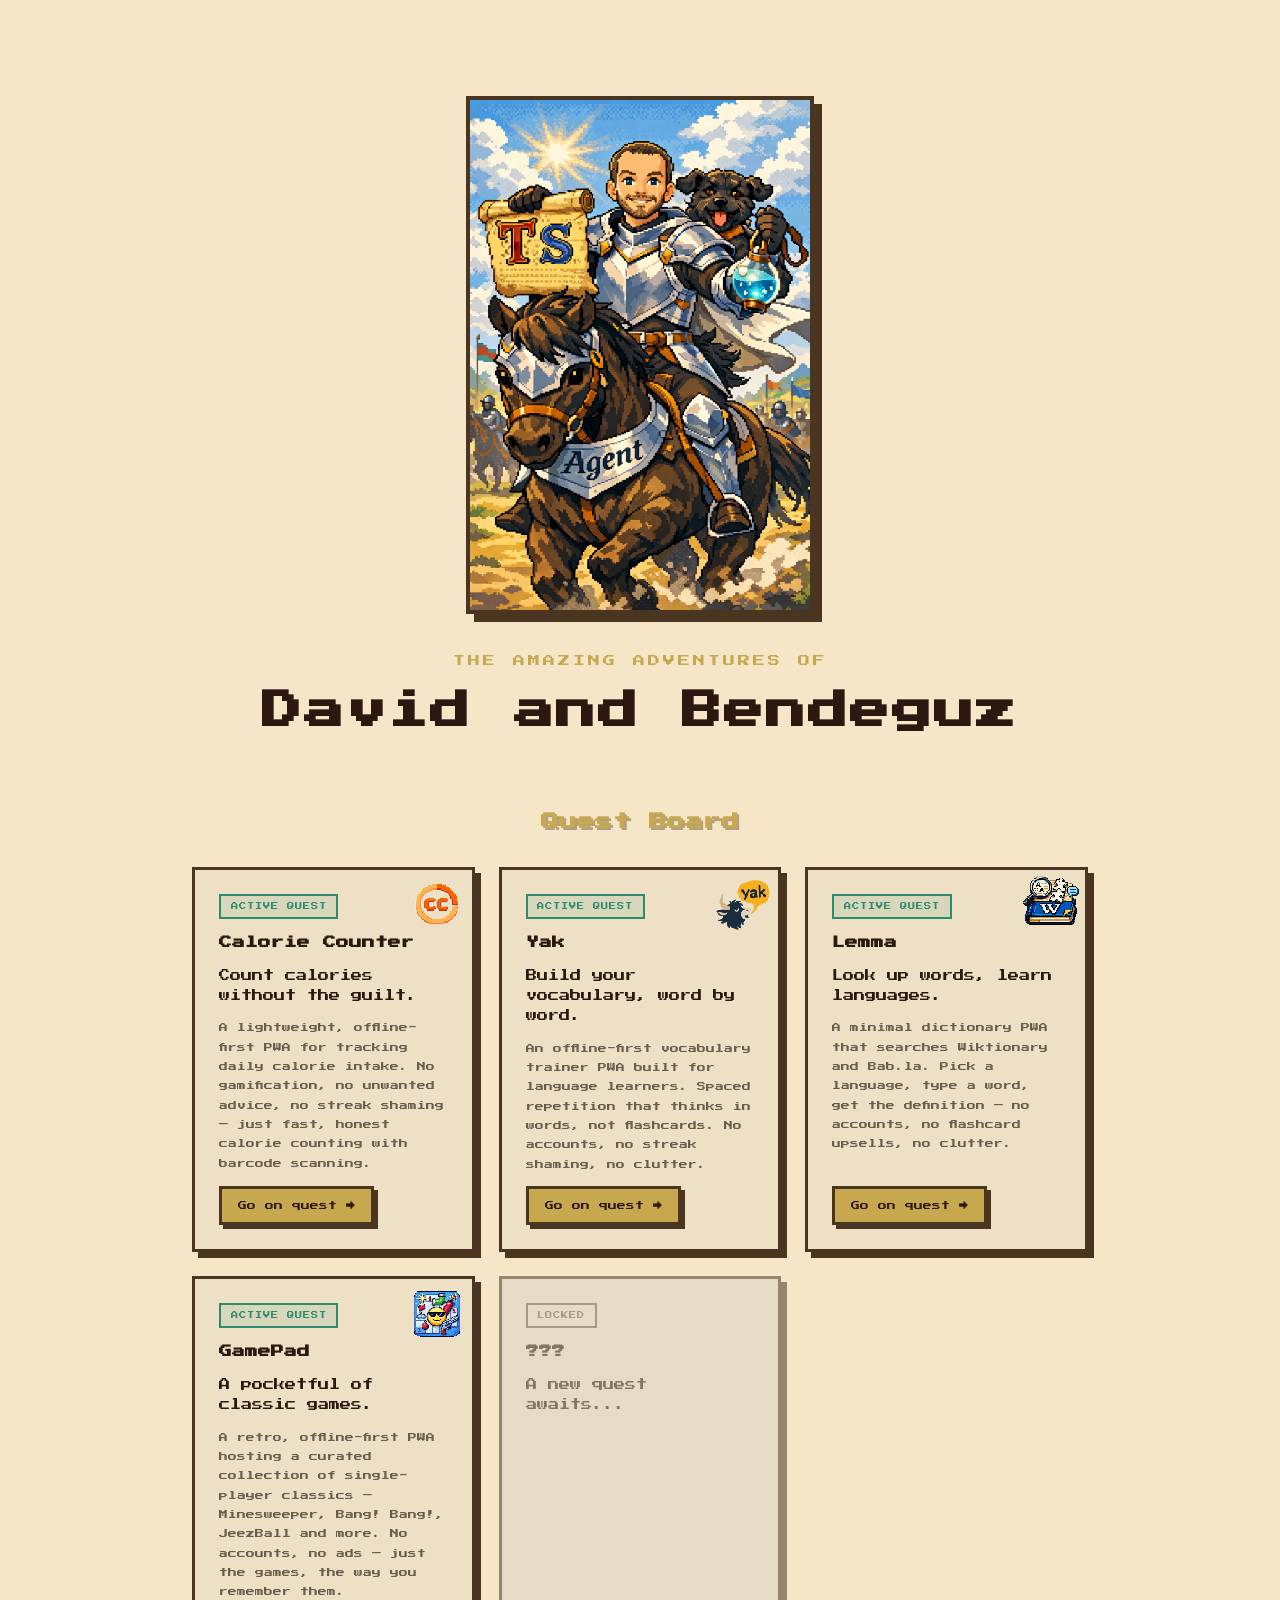
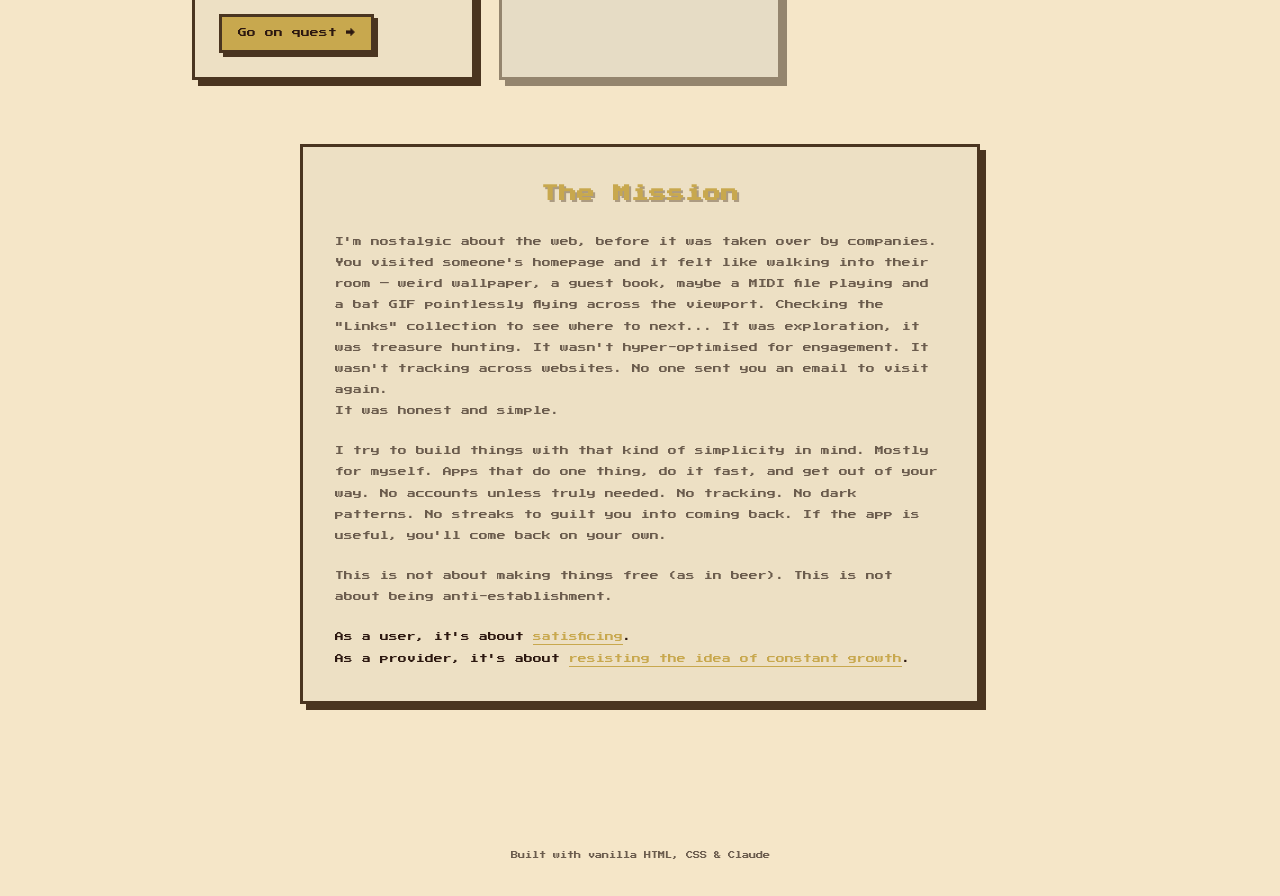
==== commit 308f0791: "deploy: 8e3d79308acec6b8b7d984f0439651f3e210babf" ====
--- a/index.html
+++ b/index.html
@@ -45,17 +45,16 @@
         </article>
 
         <article class="quest-card">
-          <img src="assets/gamepad.webp" alt="Pixel art icon of the GamePad app" class="quest-image">
+          <img src="assets/yak.webp" alt="Icon of the Yak vocabulary trainer app: a shaggy yak with a speech bubble reading &quot;yak&quot;" class="quest-image">
           <span class="quest-badge quest-badge--active">Active Quest</span>
-          <h3 class="quest-title">GamePad</h3>
-          <p class="quest-summary">A pocketful of classic games.</p>
+          <h3 class="quest-title">Yak</h3>
+          <p class="quest-summary">Build your vocabulary, word by word.</p>
           <p class="quest-description">
-            A retro, offline-first PWA hosting a curated collection of
-            single-player classics &mdash; Minesweeper, Bang! Bang!,
-            JeezBall and more. No accounts, no ads &mdash; just the
-            games, the way you remember them.
+            An offline-first vocabulary trainer PWA built for language
+            learners. Spaced repetition that thinks in words, 
+            not flashcards. No accounts, no streak shaming, no clutter.
           </p>
-          <a href="https://gamepad.mrnagydavid.dev" class="quest-link" target="_blank" rel="noopener">
+          <a href="https://yak.mrnagydavid.dev" class="quest-link" target="_blank" rel="noopener">
             Go on quest &rarr;
           </a>
         </article>
@@ -71,6 +70,22 @@
             accounts, no flashcard upsells, no clutter.
           </p>
           <a href="https://lemma.mrnagydavid.dev" class="quest-link" target="_blank" rel="noopener">
+            Go on quest &rarr;
+          </a>
+        </article>
+
+        <article class="quest-card">
+          <img src="assets/gamepad.webp" alt="Pixel art icon of the GamePad app" class="quest-image">
+          <span class="quest-badge quest-badge--active">Active Quest</span>
+          <h3 class="quest-title">GamePad</h3>
+          <p class="quest-summary">A pocketful of classic games.</p>
+          <p class="quest-description">
+            A retro, offline-first PWA hosting a curated collection of
+            single-player classics &mdash; Minesweeper, Bang! Bang!,
+            JeezBall and more. No accounts, no ads &mdash; just the
+            games, the way you remember them.
+          </p>
+          <a href="https://gamepad.mrnagydavid.dev" class="quest-link" target="_blank" rel="noopener">
             Go on quest &rarr;
           </a>
         </article>
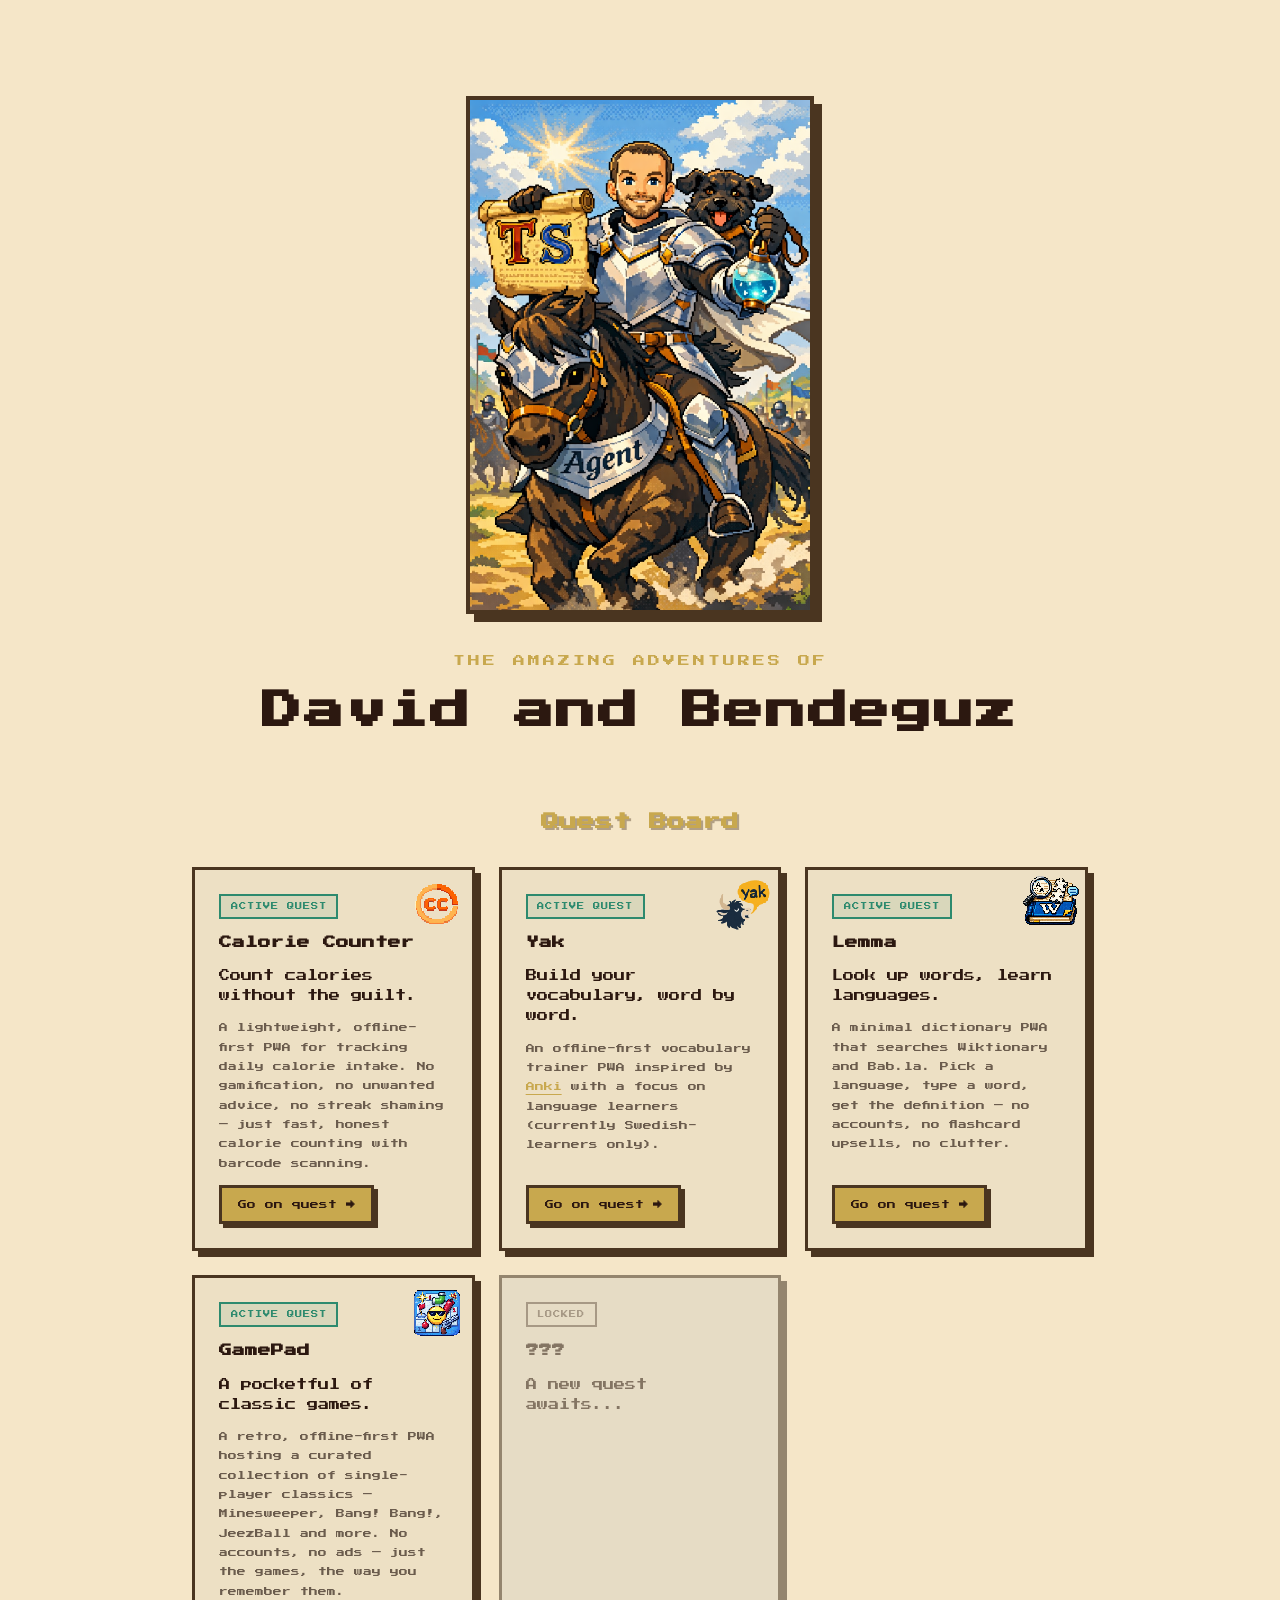
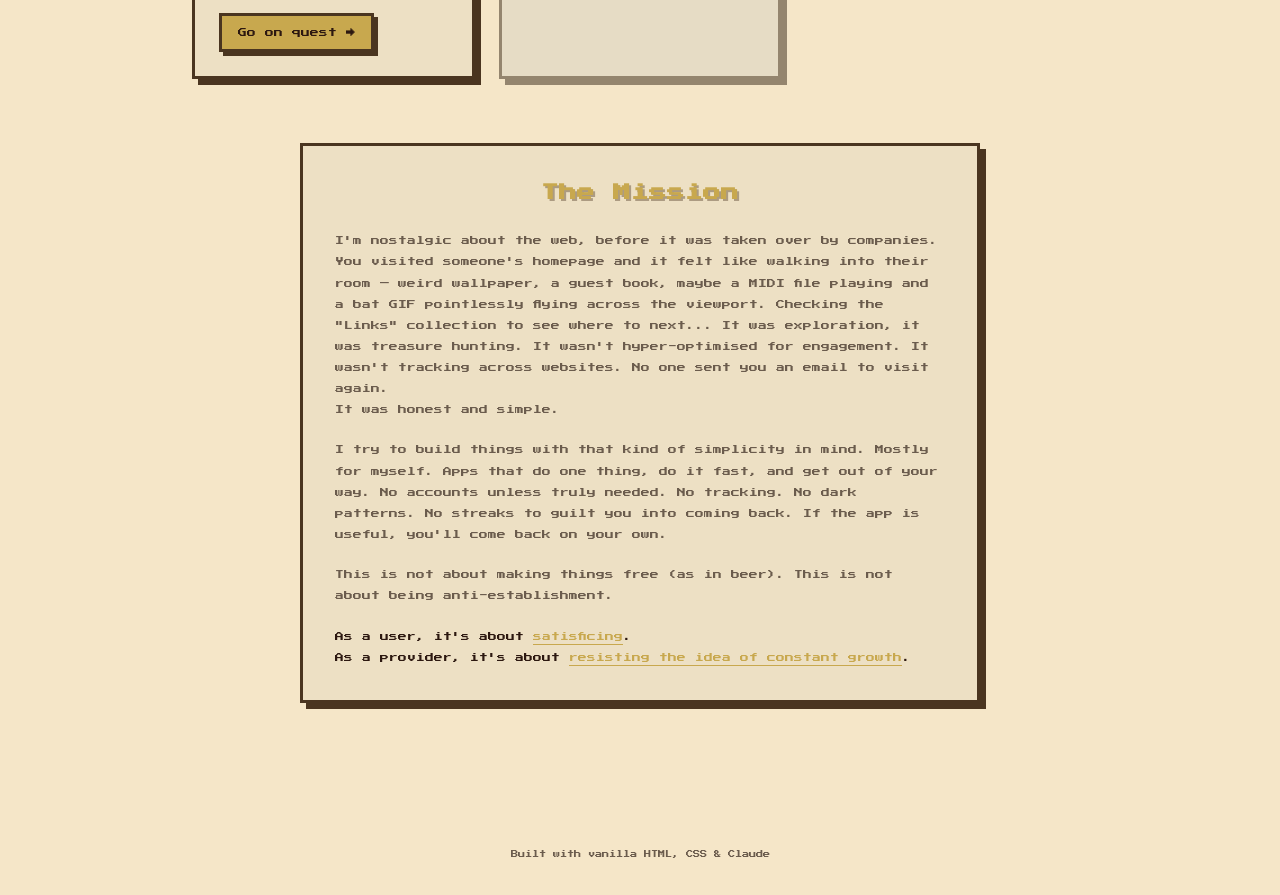
==== commit 0fca7ba8: "deploy: dccbc1a72418fc767808338cd0f887722af441c1" ====
--- a/index.html
+++ b/index.html
@@ -3,7 +3,7 @@
 <head>
   <meta charset="UTF-8">
   <meta name="viewport" content="width=device-width, initial-scale=1.0">
-  <title>David - The adventures of a developer who nostalgic about simple and usable applications</title>
+  <title>David - The adventures of a developer who is nostalgic about simple and usable applications</title>
   <meta name="description" content="Personal homepage of David. TypeScript & Elixir developer, riding Agent into battle.">
   <link rel="preconnect" href="https://fonts.googleapis.com">
   <link rel="preconnect" href="https://fonts.gstatic.com" crossorigin>
@@ -50,9 +50,8 @@
           <h3 class="quest-title">Yak</h3>
           <p class="quest-summary">Build your vocabulary, word by word.</p>
           <p class="quest-description">
-            An offline-first vocabulary trainer PWA built for language
-            learners. Spaced repetition that thinks in words, 
-            not flashcards. No accounts, no streak shaming, no clutter.
+            An offline-first vocabulary trainer PWA inspired by <a href="https://apps.ankiweb.net/">Anki</a> with a focus on language
+            learners (currently Swedish-learners only).
           </p>
           <a href="https://yak.mrnagydavid.dev" class="quest-link" target="_blank" rel="noopener">
             Go on quest &rarr;
--- a/style.css
+++ b/style.css
@@ -40,6 +40,12 @@
   align-items: center;
 }
 
+a {
+  color: var(--accent-gold);
+  text-decoration: underline;
+  text-underline-offset: 3px;
+}
+
 main {
   width: 100%;
   max-width: 960px;
@@ -244,12 +250,6 @@
   color: var(--text);
 }
 
-.manifesto a {
-  color: var(--accent-gold);
-  text-decoration: underline;
-  text-underline-offset: 3px;
-}
-
 .manifesto a:hover {
   color: var(--text);
 }
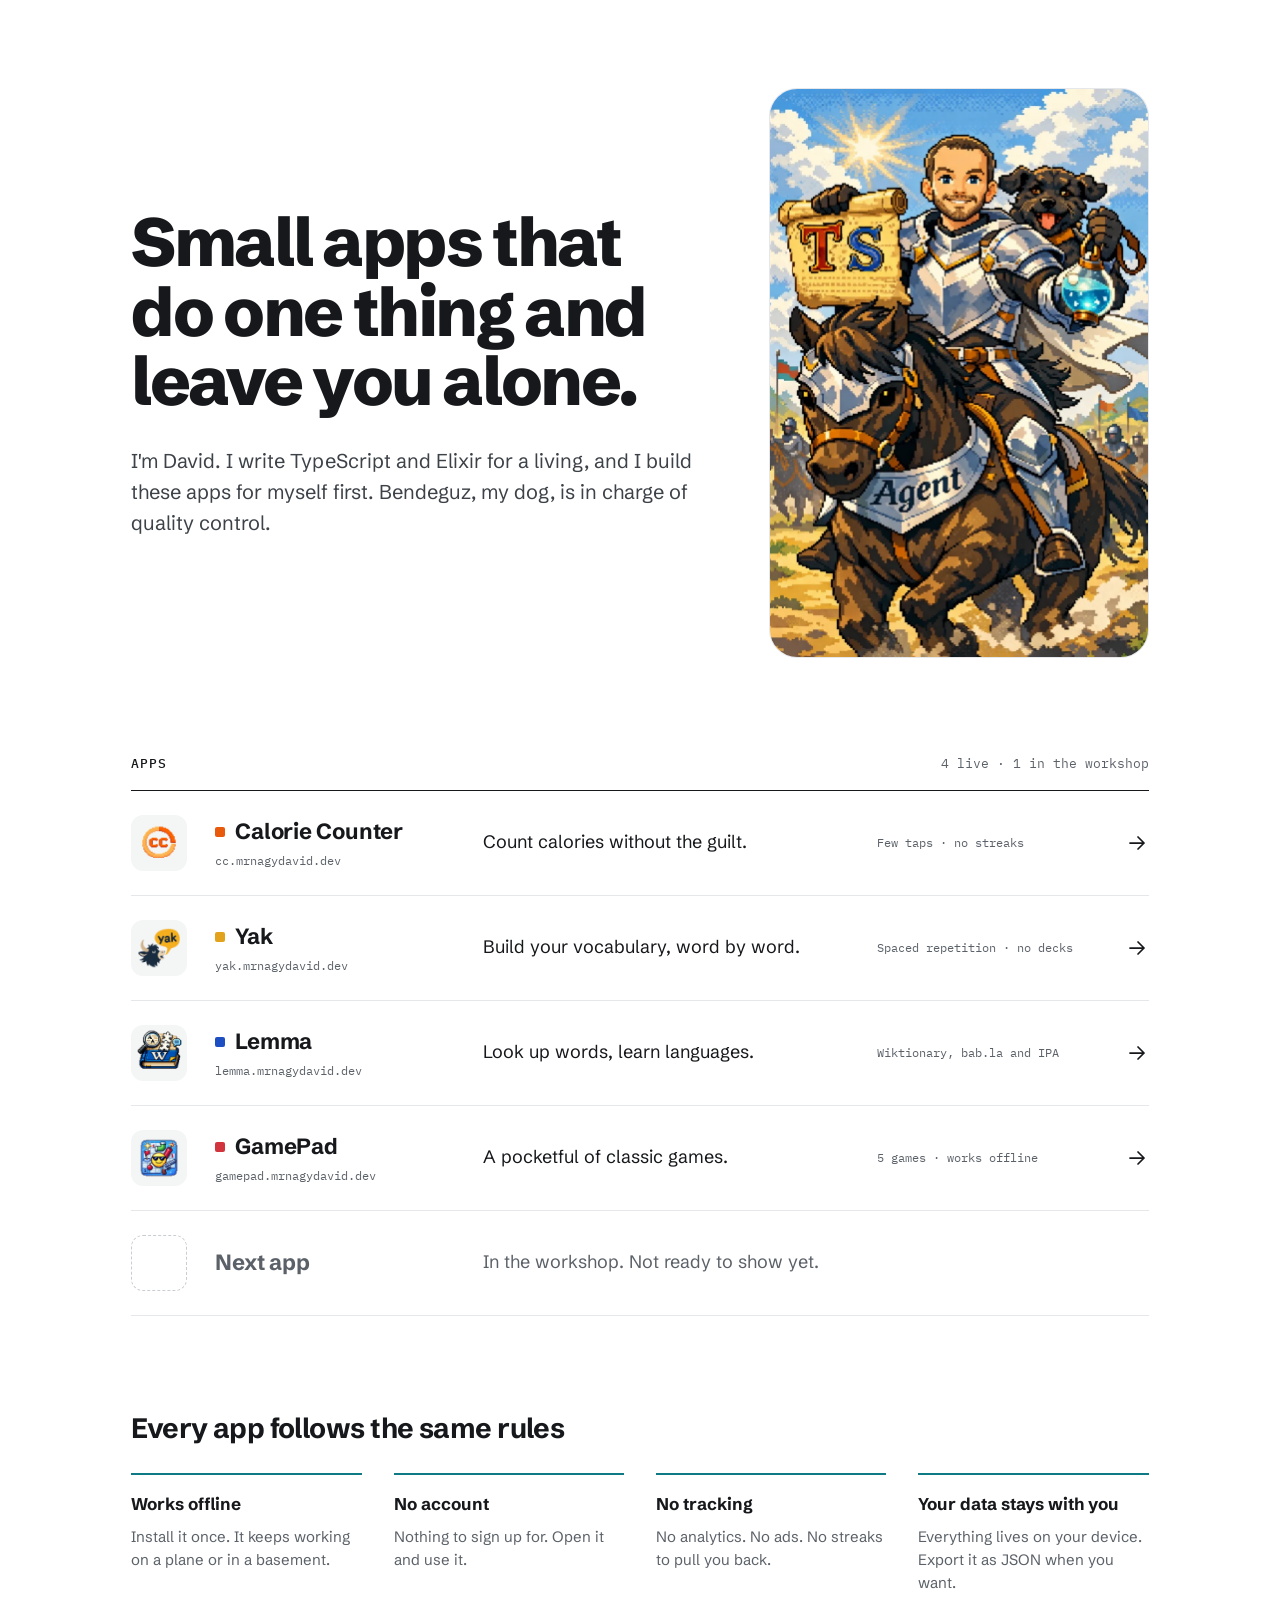
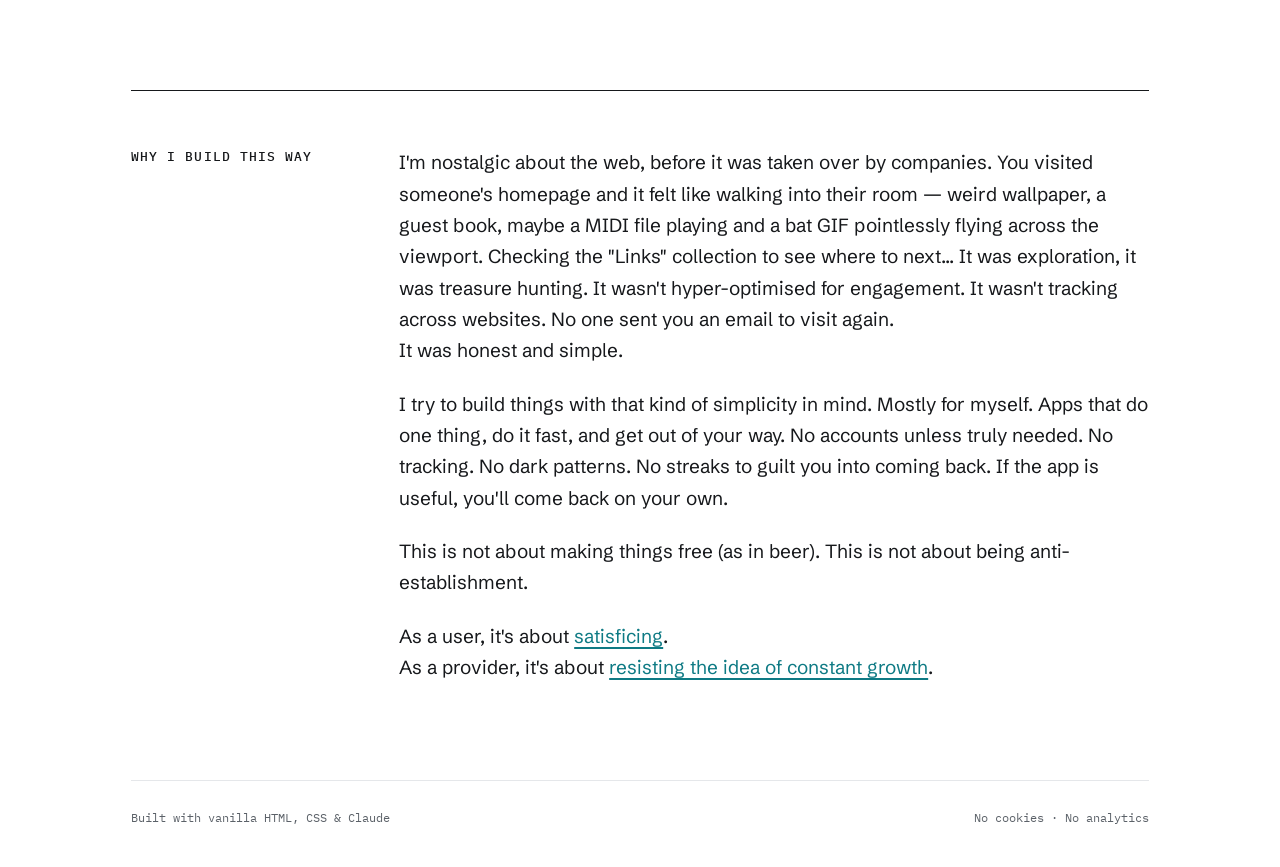
==== commit 1dffc5a8: "deploy: 689a9f9f29eca8d132907f15184701ab7dbb05ba" ====
--- a/index.html
+++ b/index.html
@@ -1,137 +1,135 @@
-<!DOCTYPE html>
+<!doctype html>
 <html lang="en">
 <head>
-  <meta charset="UTF-8">
-  <meta name="viewport" content="width=device-width, initial-scale=1.0">
-  <title>David - The adventures of a developer who is nostalgic about simple and usable applications</title>
-  <meta name="description" content="Personal homepage of David. TypeScript & Elixir developer, riding Agent into battle.">
+  <meta charset="utf-8">
+  <meta name="viewport" content="width=device-width, initial-scale=1">
+  <title>David · Small apps that do one thing</title>
+  <meta name="description" content="David's homepage. Small, offline-first apps with no accounts and no tracking: Calorie Counter, Yak, Lemma and GamePad.">
+  <meta name="theme-color" content="#FFFFFF">
   <link rel="preconnect" href="https://fonts.googleapis.com">
   <link rel="preconnect" href="https://fonts.gstatic.com" crossorigin>
-  <link href="https://fonts.googleapis.com/css2?family=Press+Start+2P&display=swap" rel="stylesheet">
+  <link rel="stylesheet" href="https://fonts.googleapis.com/css2?family=IBM+Plex+Mono:wght@400;500&family=Schibsted+Grotesk:wght@400;500;700;800&display=swap">
   <link rel="stylesheet" href="style.css">
 </head>
 <body>
+  <div class="wrap">
 
-  <main>
-    <section class="hero">
-      <div class="hero-frame">
-        <img
-          src="assets/hero.png"
-          alt="Pixel art portrait: a knight on a horse named Agent, holding a TypeScript scroll and an Elixir potion, with a loyal dog riding along"
-          class="hero-image"
-        >
-      </div>
-      <p class="hero-preamble">The Amazing Adventures of</p>
-      <h1 class="hero-name">David and Bendeguz</h1>
-    </section>
+    <main id="main">
 
-    <section class="quest-board">
-      <h2 class="section-title">Quest Board</h2>
+      <section class="hero hero--home">
+        <div class="hero__text">
+          <h1 class="display">Small apps that do one thing and leave you alone.</h1>
+          <p class="lead">I'm David. I write TypeScript and Elixir for a living, and I build these apps for myself first. Bendeguz, my dog, is in charge of quality control.</p>
+        </div>
+        <div class="hero__figure">
+          <img class="portrait" src="assets/hero.webp" width="760" height="1140" alt="Pixel art: David as a knight riding a horse named Agent. He holds a TypeScript scroll and an Elixir potion. Bendeguz the dog rides behind him.">
+        </div>
+      </section>
 
-      <div class="quests">
-        <article class="quest-card">
-          <img src="assets/cc.webp" alt="Pixel art icon of the Calorie Counter app" class="quest-image">
-          <span class="quest-badge quest-badge--active">Active Quest</span>
-          <h3 class="quest-title">Calorie Counter</h3>
-          <p class="quest-summary">Count calories without the guilt.</p>
-          <p class="quest-description">
-            A lightweight, offline-first PWA for tracking daily calorie intake.
-            No gamification, no unwanted advice, no streak shaming &mdash; just
-            fast, honest calorie counting with barcode scanning.
-          </p>
-          <a href="https://cc.mrnagydavid.dev" class="quest-link" target="_blank" rel="noopener">
-            Go on quest &rarr;
-          </a>
-        </article>
+      <section id="apps" class="apps" aria-labelledby="apps-title">
+        <div class="apps__head">
+          <h2 id="apps-title" class="label">Apps</h2>
+          <span>4 live · 1 in the workshop</span>
+        </div>
 
-        <article class="quest-card">
-          <img src="assets/yak.webp" alt="Icon of the Yak vocabulary trainer app: a shaggy yak with a speech bubble reading &quot;yak&quot;" class="quest-image">
-          <span class="quest-badge quest-badge--active">Active Quest</span>
-          <h3 class="quest-title">Yak</h3>
-          <p class="quest-summary">Build your vocabulary, word by word.</p>
-          <p class="quest-description">
-            An offline-first vocabulary trainer PWA inspired by <a href="https://apps.ankiweb.net/">Anki</a> with a focus on language
-            learners (currently Swedish-learners only).
-          </p>
-          <a href="https://yak.mrnagydavid.dev" class="quest-link" target="_blank" rel="noopener">
-            Go on quest &rarr;
-          </a>
-        </article>
+        <ul class="app-list">
+          <li>
+            <a class="app-row app-cc" href="calorie-counter/">
+              <img class="app-row__icon" src="assets/cc.webp" width="56" height="56" alt="">
+              <span class="app-row__title">
+                <span class="app-row__name"><span class="dot"></span>Calorie Counter</span>
+                <span class="host">cc.mrnagydavid.dev</span>
+              </span>
+              <span class="app-row__pitch">Count calories without the guilt.</span>
+              <span class="app-row__facts">Few taps · no streaks</span>
+              <svg class="app-row__arrow" width="24" height="24" viewBox="0 0 24 24" fill="none" stroke="currentColor" stroke-width="1.75" stroke-linecap="round" stroke-linejoin="round" aria-hidden="true"><path d="M5 12h14M13 6l6 6-6 6"/></svg>
+            </a>
+          </li>
+          <li>
+            <a class="app-row app-yak" href="yak/">
+              <img class="app-row__icon" src="assets/yak.webp" width="56" height="56" alt="">
+              <span class="app-row__title">
+                <span class="app-row__name"><span class="dot"></span>Yak</span>
+                <span class="host">yak.mrnagydavid.dev</span>
+              </span>
+              <span class="app-row__pitch">Build your vocabulary, word by word.</span>
+              <span class="app-row__facts">Spaced repetition · no decks</span>
+              <svg class="app-row__arrow" width="24" height="24" viewBox="0 0 24 24" fill="none" stroke="currentColor" stroke-width="1.75" stroke-linecap="round" stroke-linejoin="round" aria-hidden="true"><path d="M5 12h14M13 6l6 6-6 6"/></svg>
+            </a>
+          </li>
+          <li>
+            <a class="app-row app-lemma" href="lemma/">
+              <img class="app-row__icon" src="assets/lemma.webp" width="56" height="56" alt="">
+              <span class="app-row__title">
+                <span class="app-row__name"><span class="dot"></span>Lemma</span>
+                <span class="host">lemma.mrnagydavid.dev</span>
+              </span>
+              <span class="app-row__pitch">Look up words, learn languages.</span>
+              <span class="app-row__facts">Wiktionary, bab.la and IPA</span>
+              <svg class="app-row__arrow" width="24" height="24" viewBox="0 0 24 24" fill="none" stroke="currentColor" stroke-width="1.75" stroke-linecap="round" stroke-linejoin="round" aria-hidden="true"><path d="M5 12h14M13 6l6 6-6 6"/></svg>
+            </a>
+          </li>
+          <li>
+            <a class="app-row app-gamepad" href="gamepad/">
+              <img class="app-row__icon" src="assets/gamepad.webp" width="56" height="56" alt="">
+              <span class="app-row__title">
+                <span class="app-row__name"><span class="dot"></span>GamePad</span>
+                <span class="host">gamepad.mrnagydavid.dev</span>
+              </span>
+              <span class="app-row__pitch">A pocketful of classic games.</span>
+              <span class="app-row__facts">5 games · works offline</span>
+              <svg class="app-row__arrow" width="24" height="24" viewBox="0 0 24 24" fill="none" stroke="currentColor" stroke-width="1.75" stroke-linecap="round" stroke-linejoin="round" aria-hidden="true"><path d="M5 12h14M13 6l6 6-6 6"/></svg>
+            </a>
+          </li>
+          <li>
+            <div class="app-row app-row--soon">
+              <span class="app-row__icon app-row__icon--blank"></span>
+              <span class="app-row__name">Next app</span>
+              <span class="app-row__pitch">In the workshop. Not ready to show yet.</span>
+            </div>
+          </li>
+        </ul>
+      </section>
 
-        <article class="quest-card">
-          <img src="assets/lemma.webp" alt="Pixel art icon of the Lemma dictionary app" class="quest-image">
-          <span class="quest-badge quest-badge--active">Active Quest</span>
-          <h3 class="quest-title">Lemma</h3>
-          <p class="quest-summary">Look up words, learn languages.</p>
-          <p class="quest-description">
-            A minimal dictionary PWA that searches Wiktionary and Bab.la.
-            Pick a language, type a word, get the definition &mdash; no
-            accounts, no flashcard upsells, no clutter.
-          </p>
-          <a href="https://lemma.mrnagydavid.dev" class="quest-link" target="_blank" rel="noopener">
-            Go on quest &rarr;
-          </a>
-        </article>
+      <section class="block block--tight" aria-labelledby="rules-title">
+        <h2 id="rules-title" class="h2 h2--small">Every app follows the same rules</h2>
+        <div class="pillars">
+          <div class="pillar">
+            <h3>Works offline</h3>
+            <p>Install it once. It keeps working on a plane or in a basement.</p>
+          </div>
+          <div class="pillar">
+            <h3>No account</h3>
+            <p>Nothing to sign up for. Open it and use it.</p>
+          </div>
+          <div class="pillar">
+            <h3>No tracking</h3>
+            <p>No analytics. No ads. No streaks to pull you back.</p>
+          </div>
+          <div class="pillar">
+            <h3>Your data stays with you</h3>
+            <p>Everything lives on your device. Export it as JSON when you want.</p>
+          </div>
+        </div>
+      </section>
 
-        <article class="quest-card">
-          <img src="assets/gamepad.webp" alt="Pixel art icon of the GamePad app" class="quest-image">
-          <span class="quest-badge quest-badge--active">Active Quest</span>
-          <h3 class="quest-title">GamePad</h3>
-          <p class="quest-summary">A pocketful of classic games.</p>
-          <p class="quest-description">
-            A retro, offline-first PWA hosting a curated collection of
-            single-player classics &mdash; Minesweeper, Bang! Bang!,
-            JeezBall and more. No accounts, no ads &mdash; just the
-            games, the way you remember them.
-          </p>
-          <a href="https://gamepad.mrnagydavid.dev" class="quest-link" target="_blank" rel="noopener">
-            Go on quest &rarr;
-          </a>
-        </article>
+      <section id="why" class="split split--ruled" aria-labelledby="why-title">
+        <h2 id="why-title" class="label">Why I build this way</h2>
+        <div class="prose">
+          <p>I'm nostalgic about the web, before it was taken over by companies. You visited someone's homepage and it felt like walking into their room &mdash; weird wallpaper, a guest book, maybe a MIDI file playing and a bat GIF pointlessly flying across the viewport. Checking the "Links" collection to see where to next... It was exploration, it was treasure hunting. It wasn't hyper-optimised for engagement. It wasn't tracking across websites. No one sent you an email to visit again.<br>It was honest and simple.</p>
+          <p>I try to build things with that kind of simplicity in mind. Mostly for myself. Apps that do one thing, do it fast, and get out of your way. No accounts unless truly needed. No tracking. No dark patterns. No streaks to guilt you into coming back. If the app is useful, you'll come back on your own.</p>
+          <p>This is not about making things free (as in beer). This is not about being anti-establishment.</p>
+          <p>As a user, it's about <a href="https://en.wikipedia.org/wiki/Satisficing">satisficing</a>.<br>As a provider, it's about <a href="https://37signals.com/10">resisting the idea of constant growth</a>.</p>
+        </div>
+      </section>
 
-        <article class="quest-card quest-card--locked">
-          <span class="quest-badge quest-badge--locked">Locked</span>
-          <h3 class="quest-title">???</h3>
-          <p class="quest-summary">A new quest awaits...</p>
-        </article>
-      </div>
-    </section>
+    </main>
 
-    <section class="manifesto">
-      <h2 class="section-title">The Mission</h2>
+    <footer class="site-footer">
+      <span>Built with vanilla HTML, CSS &amp; Claude</span>
+      <span>No cookies · No analytics</span>
+    </footer>
 
-      <p>
-        I'm nostalgic about the web, before it was taken over by companies. 
-        You visited someone's homepage and it felt like walking into their room &mdash; weird
-        wallpaper, a guest book, maybe a MIDI file playing and a bat GIF pointlessly flying across the viewport.
-        Checking the "Links" collection to see where to next... It was exploration, it was treasure hunting.
-        It wasn't hyper-optimised for engagement. It wasn't tracking across websites. No one sent you an email to visit again. 
-        <br> It was honest and simple.
-      </p>
-
-      <p>
-        I try to build things with that kind of simplicity in mind. Mostly for myself.
-        Apps that do one thing, do it fast, and
-        get out of your way. No accounts unless truly needed. No
-        tracking. No dark patterns. No streaks to guilt you into
-        coming back. If the app is useful, you'll come back on your
-        own.
-      </p>
-
-      <p>
-        This is not about making things free (as in beer). This is not about being anti-establishment.
-      </p>
-
-      <p>
-        As a user, it's about <a href="https://en.wikipedia.org/wiki/Satisficing" target="_blank">satisficing</a>. <br>
-        As a provider, it's about <a href="https://37signals.com/10" target="_blank">resisting the idea of constant growth</a>.
-      </p>
-    </section>
-  </main>
-
-  <footer class="footer">
-    <p>Built with vanilla HTML, CSS &amp; Claude</p>
-  </footer>
-
+  </div>
 </body>
 </html>
--- a/style.css
+++ b/style.css
@@ -1,313 +1,1058 @@
-/* ===== Reset & Custom Properties ===== */
-
-*, *::before, *::after {
-  box-sizing: border-box;
+/* ===== Tokens ===== */
+
+:root {
+  color-scheme: light;
+
+  --bg:     #FFFFFF;
+  --ink:    #16181B;
+  --body:   #3D4248;
+  --muted:  #5B6168;
+  --faint:  #8A9097;
+  --rule:   #E5E7EA;
+  --line:   #D5D9DD;
+  --dash:   #CBD0D6;
+  --tint:   #F4F6F6;
+  --track:  #EEF0F1;
+  --accent: #0E7A84;
+  --app:    var(--accent);
+
+  --sans: 'Schibsted Grotesk', system-ui, -apple-system, 'Segoe UI', sans-serif;
+  --mono: 'IBM Plex Mono', ui-monospace, Menlo, monospace;
+
+  --shadow: 0 1px 2px rgba(22, 24, 27, .04), 0 12px 32px rgba(22, 24, 27, .06);
+}
+
+/* Each app has its own colour. Put the class on <body> or on one element. */
+.app-cc      { --app: #E8590C; }
+.app-yak     { --app: #E2A21B; }
+.app-lemma   { --app: #1E4FC2; }
+.app-gamepad { --app: #D1343C; }
+
+
+/* ===== Base ===== */
+
+*, *::before, *::after { box-sizing: border-box; }
+
+html { -webkit-text-size-adjust: 100%; }
+
+body {
   margin: 0;
+  background: var(--bg);
+  color: var(--ink);
+  font-family: var(--sans);
+  font-size: 16px;
+  line-height: 1.5;
+  -webkit-font-smoothing: antialiased;
+}
+
+h1, h2, h3, p, ul, ol, dl, dd, figure, blockquote { margin: 0; }
+img, svg { display: block; max-width: 100%; }
+
+a { color: inherit; text-decoration: none; }
+a:hover { color: var(--accent); }
+a:focus-visible { outline: 2px solid var(--accent); outline-offset: 4px; border-radius: 4px; }
+
+.wrap {
+  max-width: 1120px;
+  margin: 0 auto;
+  padding-inline: max(16px, 4vw);
+}
+
+.visually-hidden {
+  position: absolute;
+  width: 1px;
+  height: 1px;
+  overflow: hidden;
+  clip: rect(0 0 0 0);
+  clip-path: inset(50%);
+  white-space: nowrap;
+}
+
+.skip {
+  position: absolute;
+  left: 16px;
+  top: -64px;
+  padding: 10px 16px;
+  border-radius: 999px;
+  background: var(--ink);
+  color: #FFFFFF;
+  font-weight: 700;
+  z-index: 1;
+}
+.skip:focus { top: 16px; color: #FFFFFF; }
+
+.mono, .note, .host, .label {
+  font-family: var(--mono);
+}
+
+.note, .host {
+  font-size: 12px;
+  color: var(--muted);
+}
+
+.label {
+  font-size: 13px;
+  font-weight: 500;
+  letter-spacing: .08em;
+  text-transform: uppercase;
+}
+
+
+/* ===== Header and footer ===== */
+
+.site-header {
+  display: flex;
+  flex-wrap: wrap;
+  justify-content: space-between;
+  align-items: center;
+  gap: 16px;
+  padding-block: 28px;
+  border-bottom: 1px solid var(--rule);
+  font-family: var(--mono);
+  font-size: 13px;
+}
+
+.brand {
+  display: flex;
+  align-items: center;
+  gap: 8px;
+  font-weight: 500;
+}
+
+.site-nav {
+  display: flex;
+  flex-wrap: wrap;
+  gap: 8px 20px;
+  color: var(--muted);
+}
+
+.site-nav [aria-current="page"] {
+  color: var(--ink);
+  font-weight: 500;
+  text-decoration: underline;
+  text-decoration-color: var(--app);
+  text-decoration-thickness: 2px;
+  text-underline-offset: 6px;
+}
+
+.site-footer {
+  display: flex;
+  flex-wrap: wrap;
+  justify-content: space-between;
+  gap: 12px;
+  padding-block: 28px 40px;
+  border-top: 1px solid var(--rule);
+  font-family: var(--mono);
+  font-size: 12px;
+  color: var(--muted);
+}
+
+
+/* ===== Hero ===== */
+
+.hero {
+  display: grid;
+  grid-template-columns: minmax(0, 1fr) minmax(0, 380px);
+  gap: 64px;
+  align-items: center;
+  padding-block: 88px 80px;
+}
+
+.hero--home { padding-bottom: 96px; }
+
+.hero__text {
+  display: flex;
+  flex-direction: column;
+  gap: 28px;
+  min-width: 0;
+}
+
+.hero__figure {
+  display: flex;
+  flex-direction: column;
+  align-items: center;
+  gap: 12px;
+  min-width: 0;
+}
+
+.display {
+  font-size: clamp(40px, 5.4vw, 68px);
+  line-height: 1.02;
+  letter-spacing: -.035em;
+  font-weight: 800;
+  max-width: 13ch;
+  text-wrap: balance;
+}
+
+.hero--home .display { max-width: 14ch; }
+
+.lead {
+  font-size: 20px;
+  line-height: 1.55;
+  color: var(--body);
+  max-width: 34em;
+}
+
+.portrait {
+  width: 100%;
+  max-width: 380px;
+  height: auto;
+  aspect-ratio: 2 / 3;
+  object-fit: cover;
+  border-radius: 28px;
+  border: 1px solid var(--rule);
+}
+
+.app-id {
+  display: flex;
+  align-items: center;
+  gap: 14px;
+}
+
+.app-id img {
+  width: 64px;
+  height: 64px;
+  border-radius: 14px;
+  background: var(--tint);
+}
+
+.app-id__name {
+  display: block;
+  font-size: 20px;
+  font-weight: 700;
+}
+
+.cta {
+  display: flex;
+  flex-wrap: wrap;
+  align-items: center;
+  gap: 20px;
+}
+
+.btn {
+  display: inline-flex;
+  align-items: center;
+  gap: 10px;
+  min-height: 48px;
+  padding: 0 22px;
+  border-radius: 999px;
+  background: var(--ink);
+  color: #FFFFFF;
+  font-size: 16px;
+  font-weight: 700;
+  transition: background-color .15s ease;
+}
+
+.btn:hover { background: #33383E; color: #FFFFFF; }
+
+
+/* ===== Home: app list ===== */
+
+.apps { padding-bottom: 96px; }
+
+.apps__head {
+  display: flex;
+  justify-content: space-between;
+  align-items: baseline;
+  gap: 16px;
+  padding-bottom: 16px;
+  font-family: var(--mono);
+  font-size: 13px;
+  color: var(--muted);
+}
+
+.apps__head h2 { font-size: inherit; color: var(--ink); }
+
+.app-list {
+  list-style: none;
   padding: 0;
-}
-
-:root {
-  --bg:             #f5e6c8;
-  --bg-card:        #ede0c4;
-  --bg-card-locked: #ddd5c0;
-  --text:           #2c1810;
-  --text-muted:     #6b5c4d;
-  --border:         #4a3520;
-  --accent-teal:    #2d8a6e;
-  --accent-gold:    #c8a84e;
-  --badge-active-bg: rgba(45, 138, 110, 0.1);
-  --title-shadow:   rgba(74, 53, 32, 0.4);
-
-  --font-pixel: 'Press Start 2P', monospace;
-  --font-body:  -apple-system, BlinkMacSystemFont, 'Segoe UI', system-ui, sans-serif;
-
-  --shadow-sm: 4px 4px 0 var(--border);
-  --shadow-md: 6px 6px 0 var(--border);
-  --shadow-lg: 8px 8px 0 var(--border);
-}
-
-
-/* ===== Base ===== */
-
-body {
-  background-color: var(--bg);
-  color: var(--text);
-  font-family: var(--font-pixel);
+  border-bottom: 1px solid var(--rule);
+}
+
+.app-row {
+  display: grid;
+  grid-template-columns: 56px minmax(0, 240px) minmax(0, 1fr) minmax(0, 220px) 24px;
+  gap: 28px;
+  align-items: center;
+  padding-block: 24px;
+  border-top: 1px solid var(--rule);
+}
+
+.app-list > li:first-child .app-row { border-top-color: var(--ink); }
+
+.app-row:hover { color: inherit; }
+.app-row:hover .app-row__name { color: var(--accent); }
+
+.app-row__icon {
+  width: 56px;
+  height: 56px;
+  border-radius: 12px;
+  background: var(--tint);
+}
+
+.app-row__icon--blank {
+  background: none;
+  border: 1px dashed #C9CDD2;
+}
+
+.app-row__title {
+  display: flex;
+  flex-direction: column;
+  gap: 4px;
+  min-width: 0;
+}
+
+.app-row__name {
+  display: flex;
+  align-items: center;
+  gap: 10px;
+  font-size: 22px;
+  font-weight: 700;
+  letter-spacing: -.01em;
+}
+
+.dot {
+  flex: none;
+  width: 10px;
+  height: 10px;
+  border-radius: 2px;
+  background: var(--app);
+}
+
+.app-row__pitch {
+  font-size: 18px;
+  line-height: 1.45;
+}
+
+.app-row__facts {
+  font-family: var(--mono);
+  font-size: 12px;
   line-height: 1.6;
-  min-height: 100vh;
-  display: flex;
-  flex-direction: column;
-  align-items: center;
-}
-
-a {
-  color: var(--accent-gold);
+  color: var(--muted);
+}
+
+.app-row__arrow { transition: transform .15s ease; }
+.app-row:hover .app-row__arrow { transform: translateX(4px); }
+
+.app-row--soon { color: var(--muted); }
+
+
+/* ===== Shared sections ===== */
+
+.block {
+  display: flex;
+  flex-direction: column;
+  gap: 36px;
+  padding-bottom: 96px;
+}
+
+.block--tight { gap: 28px; }
+
+.block__head {
+  display: flex;
+  flex-wrap: wrap;
+  justify-content: space-between;
+  align-items: baseline;
+  gap: 12px;
+}
+
+.block__head p { font-size: 16px; color: var(--muted); }
+
+.h2 {
+  font-size: 32px;
+  line-height: 1.15;
+  letter-spacing: -.02em;
+  font-weight: 800;
+}
+
+.h2--small {
+  font-size: 28px;
+  line-height: 1.2;
+  font-weight: 700;
+}
+
+.h3 {
+  font-size: 24px;
+  letter-spacing: -.015em;
+  font-weight: 800;
+}
+
+/* Label on the left, prose on the right */
+.split {
+  display: grid;
+  grid-template-columns: minmax(0, 240px) minmax(0, 1fr);
+  gap: 28px;
+  padding-block: 96px;
+}
+
+.split--ruled {
+  padding-top: 56px;
+  border-top: 1px solid var(--ink);
+}
+
+.split--flush { padding-top: 0; }
+
+.prose {
+  display: flex;
+  flex-direction: column;
+  gap: 22px;
+  max-width: 64ch;
+  font-size: 19px;
+  line-height: 1.65;
+}
+
+.prose a,
+.wont a {
+  color: var(--accent);
   text-decoration: underline;
-  text-underline-offset: 3px;
-}
-
-main {
+  text-decoration-thickness: 2px;
+  text-underline-offset: 4px;
+}
+
+.prose a:hover,
+.wont a:hover { color: var(--ink); }
+
+.quote {
+  display: flex;
+  flex-direction: column;
+  gap: 10px;
+  margin-top: 12px;
+  padding: 4px 0 4px 24px;
+  border-left: 3px solid var(--app);
+}
+
+.quote p {
+  font-size: 26px;
+  line-height: 1.35;
+  font-weight: 700;
+  letter-spacing: -.015em;
+}
+
+.quote cite {
+  font-family: var(--mono);
+  font-size: 12px;
+  font-style: normal;
+  color: var(--muted);
+}
+
+/* Short items with a coloured top rule */
+.pillars {
+  display: grid;
+  grid-template-columns: repeat(auto-fit, minmax(min(100%, 220px), 1fr));
+  gap: 32px;
+}
+
+.pillar {
+  display: flex;
+  flex-direction: column;
+  gap: 8px;
+  padding-top: 16px;
+  border-top: 2px solid var(--app);
+}
+
+.pillar h3 { font-size: 17px; font-weight: 700; }
+.pillar p { font-size: 15px; line-height: 1.55; color: var(--muted); }
+
+/* What makes it different */
+.strengths {
+  display: grid;
+  grid-template-columns: repeat(auto-fit, minmax(min(100%, 240px), 1fr));
+  gap: 32px;
+  padding-block: 36px 40px;
+  border-top: 1px solid var(--ink);
+  border-bottom: 1px solid var(--rule);
+}
+
+.strength {
+  display: flex;
+  flex-direction: column;
+  gap: 8px;
+}
+
+.strength h3 {
+  font-size: 30px;
+  line-height: 1.1;
+  letter-spacing: -.025em;
+  font-weight: 800;
+}
+
+.strength p { font-size: 16px; line-height: 1.55; color: var(--muted); }
+
+/* What it does */
+.features {
+  display: grid;
+  grid-template-columns: repeat(auto-fit, minmax(min(100%, 300px), 1fr));
+  gap: 0 48px;
+}
+
+.feature {
+  display: flex;
+  flex-direction: column;
+  gap: 6px;
+  padding-block: 20px;
+  border-top: 1px solid var(--rule);
+}
+
+.feature h3 { font-size: 18px; font-weight: 700; }
+.feature p { font-size: 16px; line-height: 1.55; color: var(--muted); }
+
+.feature code {
+  font-family: var(--mono);
+  font-size: 13px;
+  color: var(--ink);
+  overflow-wrap: anywhere;
+}
+
+/* What it won't do */
+.wont {
+  display: flex;
+  flex-direction: column;
+  gap: 24px;
+  margin-bottom: 96px;
+  padding: 48px;
+  border-radius: 24px;
+  background: var(--tint);
+}
+
+.wont__intro {
+  display: flex;
+  flex-direction: column;
+  gap: 8px;
+}
+
+.wont__intro p { font-size: 17px; line-height: 1.55; color: var(--muted); }
+
+.chips {
+  list-style: none;
+  padding: 0;
+  display: flex;
+  flex-wrap: wrap;
+  gap: 10px;
+}
+
+.chips li {
+  display: inline-flex;
+  align-items: center;
+  gap: 8px;
+  padding: 10px 16px;
+  border-radius: 999px;
+  background: #FFFFFF;
+  font-size: 16px;
+}
+
+.chips li::before {
+  content: "";
+  flex: none;
+  width: 14px;
+  height: 14px;
+  background: url("data:image/svg+xml,%3Csvg xmlns='http://www.w3.org/2000/svg' viewBox='0 0 24 24' fill='none' stroke='%235B6168' stroke-width='2.5' stroke-linecap='round'%3E%3Cpath d='M6 6l12 12M18 6L6 18'/%3E%3C/svg%3E") center / contain no-repeat;
+}
+
+/* How it's built + Known limits */
+.two {
+  display: grid;
+  grid-template-columns: repeat(2, minmax(0, 1fr));
+  gap: 48px;
+  padding-bottom: 96px;
+}
+
+.two > div {
+  display: flex;
+  flex-direction: column;
+  gap: 20px;
+  min-width: 0;
+}
+
+.specs {
+  display: grid;
+  grid-template-columns: minmax(0, 110px) minmax(0, 1fr);
+  border-bottom: 1px solid var(--rule);
+  font-size: 15px;
+  line-height: 1.5;
+}
+
+.specs dt {
+  padding-block: 12px;
+  border-top: 1px solid var(--rule);
+  font-family: var(--mono);
+  font-size: 12px;
+  color: var(--muted);
+}
+
+.specs dd {
+  padding-block: 10px;
+  border-top: 1px solid var(--rule);
+}
+
+.limits {
+  display: flex;
+  flex-direction: column;
+  gap: 12px;
+  padding-left: 20px;
+  font-size: 16px;
+  line-height: 1.55;
+  color: var(--body);
+}
+
+/* Lemma: privacy policy */
+.privacy {
+  display: flex;
+  flex-direction: column;
+  gap: 16px;
+  max-width: 64ch;
+  padding: 28px 32px;
+  border: 1px solid var(--rule);
+  border-radius: 20px;
+  font-size: 19px;
+  line-height: 1.6;
+}
+
+/* GamePad: games */
+.games {
+  display: grid;
+  grid-template-columns: repeat(auto-fit, minmax(min(100%, 320px), 1fr));
+  gap: 20px;
+}
+
+.game {
+  display: flex;
+  flex-direction: column;
+  border: 1px solid var(--rule);
+  border-radius: 20px;
+  overflow: hidden;
+}
+
+.game > svg {
   width: 100%;
-  max-width: 960px;
-  padding: 2rem 1.5rem;
-}
-
-
-/* ===== Hero Section ===== */
-
-.hero {
+  height: auto;
+  background: var(--tint);
+}
+
+.game__body {
+  display: flex;
+  flex-direction: column;
+  gap: 8px;
+  padding: 22px 24px 24px;
+}
+
+.game__title {
+  display: flex;
+  justify-content: space-between;
+  align-items: baseline;
+  gap: 12px;
+}
+
+.game__title h3 { font-size: 20px; font-weight: 700; }
+.game p { font-size: 16px; line-height: 1.55; color: var(--muted); }
+
+.game--soon {
+  justify-content: center;
+  gap: 10px;
+  padding: 28px;
+  border: 1px dashed var(--dash);
+}
+
+.game--soon h3 { font-size: 20px; font-weight: 700; }
+
+
+/* ===== App illustrations (example data, not screenshots) ===== */
+
+.mock {
+  display: flex;
+  flex-direction: column;
+  gap: 18px;
+  width: 100%;
+  max-width: 380px;
+  padding: 24px;
+  border: 1px solid var(--rule);
+  border-radius: 28px;
+  background: #FFFFFF;
+  box-shadow: var(--shadow);
+}
+
+.mock__row {
+  display: flex;
+  justify-content: space-between;
+  align-items: baseline;
+  gap: 12px;
+}
+
+.mock__row--center { align-items: center; }
+
+.mock__title { font-size: 15px; font-weight: 700; }
+
+.mock__small {
+  font-family: var(--mono);
+  font-size: 12px;
+  color: var(--muted);
+  font-variant-numeric: tabular-nums;
+}
+
+/* Calorie Counter */
+.cc-total {
+  display: flex;
+  flex-direction: column;
+  gap: 10px;
+}
+
+.cc-left {
+  font-size: 40px;
+  line-height: 1;
+  font-weight: 800;
+  letter-spacing: -.03em;
+  font-variant-numeric: tabular-nums;
+}
+
+.cc-left small {
+  font-size: 16px;
+  font-weight: 500;
+  letter-spacing: 0;
+  color: var(--muted);
+}
+
+.bar {
+  height: 10px;
+  border-radius: 999px;
+  background: var(--track);
+  overflow: hidden;
+}
+
+.bar span {
+  display: block;
+  height: 100%;
+  border-radius: 999px;
+  background: #2E9D5B;
+}
+
+.cc-log {
+  list-style: none;
+  padding: 0;
+  font-size: 14px;
+  font-variant-numeric: tabular-nums;
+}
+
+.cc-log li {
+  display: flex;
+  justify-content: space-between;
+  gap: 12px;
+  padding-block: 9px;
+  border-top: 1px solid var(--track);
+}
+
+.mock__buttons {
+  display: flex;
+  gap: 10px;
+}
+
+.pill {
+  flex: 1;
+  display: flex;
+  align-items: center;
+  justify-content: center;
+  height: 44px;
+  border: 1px solid var(--line);
+  border-radius: 999px;
+  font-size: 14px;
+  font-weight: 700;
+}
+
+.pill--solid {
+  border-color: transparent;
+  background: #C2410C;
+  color: #FFFFFF;
+}
+
+/* Yak */
+.mock--yak { gap: 20px; }
+
+.progress {
+  height: 4px;
+  border-radius: 999px;
+  background: var(--track);
+  overflow: hidden;
+}
+
+.progress span {
+  display: block;
+  width: 40%;
+  height: 100%;
+  background: var(--app);
+}
+
+.yak-word {
+  display: flex;
+  flex-direction: column;
+  gap: 10px;
+}
+
+.speaker {
+  display: inline-flex;
+  align-items: center;
+  justify-content: center;
+  width: 32px;
+  height: 32px;
+  border: 1px solid var(--line);
+  border-radius: 999px;
+}
+
+.yak-term {
+  font-size: 40px;
+  line-height: 1.05;
+  font-weight: 800;
+  letter-spacing: -.03em;
+}
+
+.tags {
+  display: flex;
+  flex-wrap: wrap;
+  gap: 8px;
+}
+
+.tag {
+  padding: 3px 8px;
+  border-radius: 6px;
+  background: var(--tint);
+  font-family: var(--mono);
+  font-size: 12px;
+}
+
+.yak-forms {
+  font-family: var(--mono);
+  font-size: 13px;
+  color: var(--muted);
+}
+
+.yak-answer {
+  display: flex;
+  flex-direction: column;
+  gap: 6px;
+  padding-top: 16px;
+  border-top: 1px dashed var(--line);
+}
+
+.yak-answer strong { font-size: 24px; font-weight: 700; }
+.yak-answer p { font-size: 14px; line-height: 1.5; color: var(--muted); }
+.yak-answer p span { color: var(--faint); }
+
+.grades {
+  display: grid;
+  grid-template-columns: repeat(4, minmax(0, 1fr));
+  gap: 6px;
+}
+
+.grade {
+  display: flex;
+  align-items: center;
+  justify-content: center;
+  min-height: 48px;
+  padding: 4px;
+  border-radius: 12px;
+  font-size: 12px;
+  font-weight: 700;
+  line-height: 1.2;
   text-align: center;
-  padding-top: 2rem;
-  margin-bottom: 4rem;
-}
-
-.hero-frame {
-  display: inline-block;
-  border: 4px solid var(--border);
-  box-shadow: var(--shadow-lg);
-  margin-bottom: 2rem;
-  line-height: 0;
-}
-
-.hero-image {
-  display: block;
-  width: 280px;
-  height: auto;
-  image-rendering: pixelated;
-  image-rendering: crisp-edges;
-}
-
-.hero-preamble {
-  font-family: var(--font-pixel);
-  font-size: 0.75rem;
-  color: var(--accent-gold);
-  text-transform: uppercase;
-  letter-spacing: 3px;
-  margin-bottom: 0.5rem;
-}
-
-.hero-name {
-  font-family: var(--font-pixel);
-  font-size: 2rem;
-  color: var(--text);
-  margin-bottom: 1rem;
-  letter-spacing: 2px;
-}
-
-/* ===== Quest Board ===== */
-
-.quest-board {
-  margin-bottom: 4rem;
-}
-
-.section-title {
-  font-family: var(--font-pixel);
-  font-size: 1.1rem;
-  text-align: center;
-  margin-bottom: 2rem;
-  color: var(--accent-gold);
-  text-shadow: 2px 2px 0 var(--title-shadow);
-}
-
-.quests {
+}
+
+.grade--again { background: #FDE4E3; color: #9B1C1C; }
+.grade--hard  { background: #FDEBD3; color: #8A4B08; }
+.grade--good  { background: #DCF2E3; color: #1E6B3A; }
+.grade--easy  { background: #DFE8FB; color: #1E4FC2; }
+
+/* Lemma */
+.mock--lemma {
+  gap: 0;
+  padding: 0;
+  overflow: hidden;
+}
+
+.wk {
+  display: flex;
+  flex-direction: column;
+  gap: 10px;
+  padding: 24px 24px 20px;
+  font-family: Georgia, 'Times New Roman', serif;
+  font-size: 16px;
+}
+
+.wk__lang {
+  padding-bottom: 6px;
+  border-bottom: 1px solid #C8CCD1;
+  font-size: 22px;
+}
+
+.wk__pos { font-weight: 700; }
+.wk__head i { color: var(--muted); }
+
+.wk ol {
+  padding-left: 22px;
+  font-size: 15px;
+  line-height: 1.5;
+}
+
+.skeleton {
+  display: flex;
+  flex-direction: column;
+  gap: 8px;
+  padding-top: 6px;
+}
+
+.skeleton span {
+  height: 8px;
+  border-radius: 4px;
+  background: var(--track);
+}
+
+.skeleton span:nth-child(1) { width: 92%; }
+.skeleton span:nth-child(2) { width: 78%; }
+.skeleton span:nth-child(3) { width: 85%; }
+.skeleton span:nth-child(4) { width: 60%; }
+
+.ipa {
+  display: flex;
+  justify-content: space-between;
+  align-items: center;
+  padding: 10px 24px;
+  border-top: 1px solid var(--rule);
+  background: var(--tint);
+  font-family: var(--mono);
+  font-size: 14px;
+}
+
+.ipa small { font-size: 11px; color: var(--muted); }
+
+.tabs {
+  display: flex;
+  gap: 4px;
+  padding: 0 16px;
+  background: var(--tint);
+}
+
+.tab {
+  padding: 6px 14px 8px;
+  border-radius: 0 0 10px 10px;
+  font-size: 13px;
+  color: var(--muted);
+}
+
+.tab--on {
+  border: 1px solid var(--rule);
+  border-top: none;
+  background: #FFFFFF;
+  color: var(--ink);
+  font-weight: 700;
+}
+
+.searchbar {
+  display: flex;
+  align-items: center;
+  gap: 8px;
+  padding: 14px 16px 18px;
+  background: var(--tint);
+}
+
+.field {
+  flex: 1;
+  display: flex;
+  align-items: center;
+  height: 44px;
+  padding: 0 14px;
+  border: 1px solid var(--line);
+  border-radius: 12px;
+  background: #FFFFFF;
+  font-size: 15px;
+}
+
+.field--lang {
+  flex: none;
+  justify-content: center;
+  padding: 0 12px;
+  font-family: var(--mono);
+  font-size: 13px;
+}
+
+.go {
+  display: flex;
+  align-items: center;
+  justify-content: center;
+  width: 44px;
+  height: 44px;
+  border-radius: 12px;
+  background: var(--app);
+}
+
+/* GamePad */
+.mock--gamepad { gap: 16px; }
+
+.gp-grid {
   display: grid;
-  grid-template-columns: repeat(auto-fit, minmax(260px, 1fr));
-  gap: 1.5rem;
-}
-
-
-/* ===== Quest Card ===== */
-
-.quest-card {
-  position: relative;
-  background: var(--bg-card);
-  border: 3px solid var(--border);
-  box-shadow: var(--shadow-md);
-  padding: 1.5rem;
-  display: flex;
-  flex-direction: column;
-  gap: 0.75rem;
-  transition: transform 0.15s ease, box-shadow 0.15s ease;
-}
-
-.quest-card:not(.quest-card--locked):hover {
-  transform: translate(-2px, -2px);
-  box-shadow: var(--shadow-lg);
-}
-
-/* Locked state */
-.quest-card--locked {
-  background: var(--bg-card-locked);
-  opacity: 0.55;
-  filter: grayscale(20%);
-  cursor: default;
-}
-
-/* Card image (top-right corner) */
-.quest-image {
-  position: absolute;
-  top: -1px;
-  right: -1px;
-  width: 72px;
-  height: 72px;
-  image-rendering: pixelated;
-  image-rendering: crisp-edges;
-}
-
-/* Badge */
-.quest-badge {
-  font-family: var(--font-pixel);
-  font-size: 0.45rem;
-  text-transform: uppercase;
-  letter-spacing: 1px;
-  padding: 0.3rem 0.6rem;
-  display: inline-block;
-  width: fit-content;
-  border: 2px solid;
-}
-
-.quest-badge--active {
-  color: var(--accent-teal);
-  border-color: var(--accent-teal);
-  background: var(--badge-active-bg);
-}
-
-.quest-badge--locked {
-  color: var(--text-muted);
-  border-color: var(--text-muted);
-}
-
-/* Card content */
-.quest-title {
-  font-family: var(--font-pixel);
-  font-size: 0.8rem;
-  line-height: 1.8;
-  color: var(--text);
-}
-
-.quest-summary {
-  font-size: 0.7rem;
-  line-height: 1.8;
-}
-
-.quest-description {
-  font-size: 0.55rem;
-  color: var(--text-muted);
-  line-height: 2.2;
-}
-
-/* Quest action button */
-.quest-link {
-  display: inline-block;
-  font-family: var(--font-pixel);
-  font-size: 0.55rem;
-  color: var(--text);
-  background: var(--accent-gold);
-  border: 3px solid var(--border);
-  box-shadow: var(--shadow-sm);
-  padding: 0.6rem 1rem;
-  text-decoration: none;
-  width: fit-content;
-  margin-top: auto;
-  transition: transform 0.1s ease, box-shadow 0.1s ease;
-}
-
-.quest-link:hover {
-  transform: translate(2px, 2px);
-  box-shadow: 2px 2px 0 var(--border);
-}
-
-.quest-link:active {
-  transform: translate(4px, 4px);
-  box-shadow: none;
-}
-
-
-/* ===== Manifesto ===== */
-
-.manifesto {
-  max-width: 680px;
-  margin: 0 auto 4rem;
-  border: 3px solid var(--border);
-  box-shadow: var(--shadow-md);
-  background: var(--bg-card);
-  padding: 2rem;
-}
-
-.manifesto .section-title {
-  margin-bottom: 1.5rem;
-}
-
-.manifesto p {
-  font-size: 0.55rem;
-  line-height: 2.4;
-  color: var(--text-muted);
-  margin-bottom: 1.2rem;
-}
-
-.manifesto p:last-child {
-  margin-bottom: 0;
-  color: var(--text);
-}
-
-.manifesto a:hover {
-  color: var(--text);
-}
-
-
-/* ===== Footer ===== */
-
-.footer {
-  text-align: center;
-  padding: 2rem 1.5rem;
-  font-family: var(--font-pixel);
-  font-size: 0.45rem;
-  color: var(--text-muted);
-  line-height: 2.2;
-  margin-top: auto;
-  width: 100%;
-}
-
+  grid-template-columns: repeat(2, minmax(0, 1fr));
+  gap: 10px;
+}
+
+.gp-tile {
+  display: flex;
+  flex-direction: column;
+  gap: 8px;
+  padding: 12px;
+  border-radius: 16px;
+  background: var(--tint);
+}
+
+.gp-tile strong { font-size: 14px; font-weight: 700; }
+
+.gp-tile span {
+  font-family: var(--mono);
+  font-size: 11px;
+  color: var(--muted);
+}
+
+.gp-tile--soon {
+  justify-content: center;
+  align-items: center;
+  border: 1px dashed var(--dash);
+  background: none;
+  color: var(--muted);
+  font-size: 13px;
+  font-weight: 700;
+}
 
 
 /* ===== Responsive ===== */
 
-@media (max-width: 480px) {
-  .hero-image {
-    width: 220px;
+@media (max-width: 860px) {
+  .hero,
+  .split,
+  .two {
+    grid-template-columns: minmax(0, 1fr);
   }
 
-  .hero-preamble {
-    font-size: 0.45rem;
+  .hero { gap: 48px; padding-block: 56px; }
+  .split { gap: 20px; padding-block: 72px; }
+  .split--ruled { padding-top: 48px; }
+  .split--flush { padding-top: 0; }
+  .block, .apps, .two { padding-bottom: 72px; }
+  .wont { margin-bottom: 72px; }
+}
+
+@media (max-width: 900px) {
+  .app-row {
+    grid-template-columns: 48px minmax(0, 1fr);
+    gap: 8px 16px;
   }
 
-  .hero-name {
-    font-size: 1.5rem;
-  }
-
-  .hero-tagline {
-    font-size: 0.6rem;
-  }
-
-  .section-title {
-    font-size: 0.9rem;
-  }
-}
-
-@media (min-width: 768px) {
-  main {
-    padding: 3rem 2rem;
-  }
-
-  .hero {
-    padding-top: 3rem;
-  }
-
-  .hero-image {
-    width: 340px;
-  }
-
-  .hero-name {
-    font-size: 2.5rem;
-  }
-}
+  .app-row__icon { width: 48px; height: 48px; }
+  .app-row__pitch,
+  .app-row__facts { grid-column: 2; }
+  .app-row__arrow { display: none; }
+}
+
+@media (max-width: 600px) {
+  .wont { padding: 28px 20px; }
+  .privacy { padding: 24px 20px; }
+  .prose, .privacy { font-size: 18px; }
+  .quote p { font-size: 22px; }
+}
+
+@media (prefers-reduced-motion: reduce) {
+  .app-row__arrow, .btn { transition: none; }
+}
